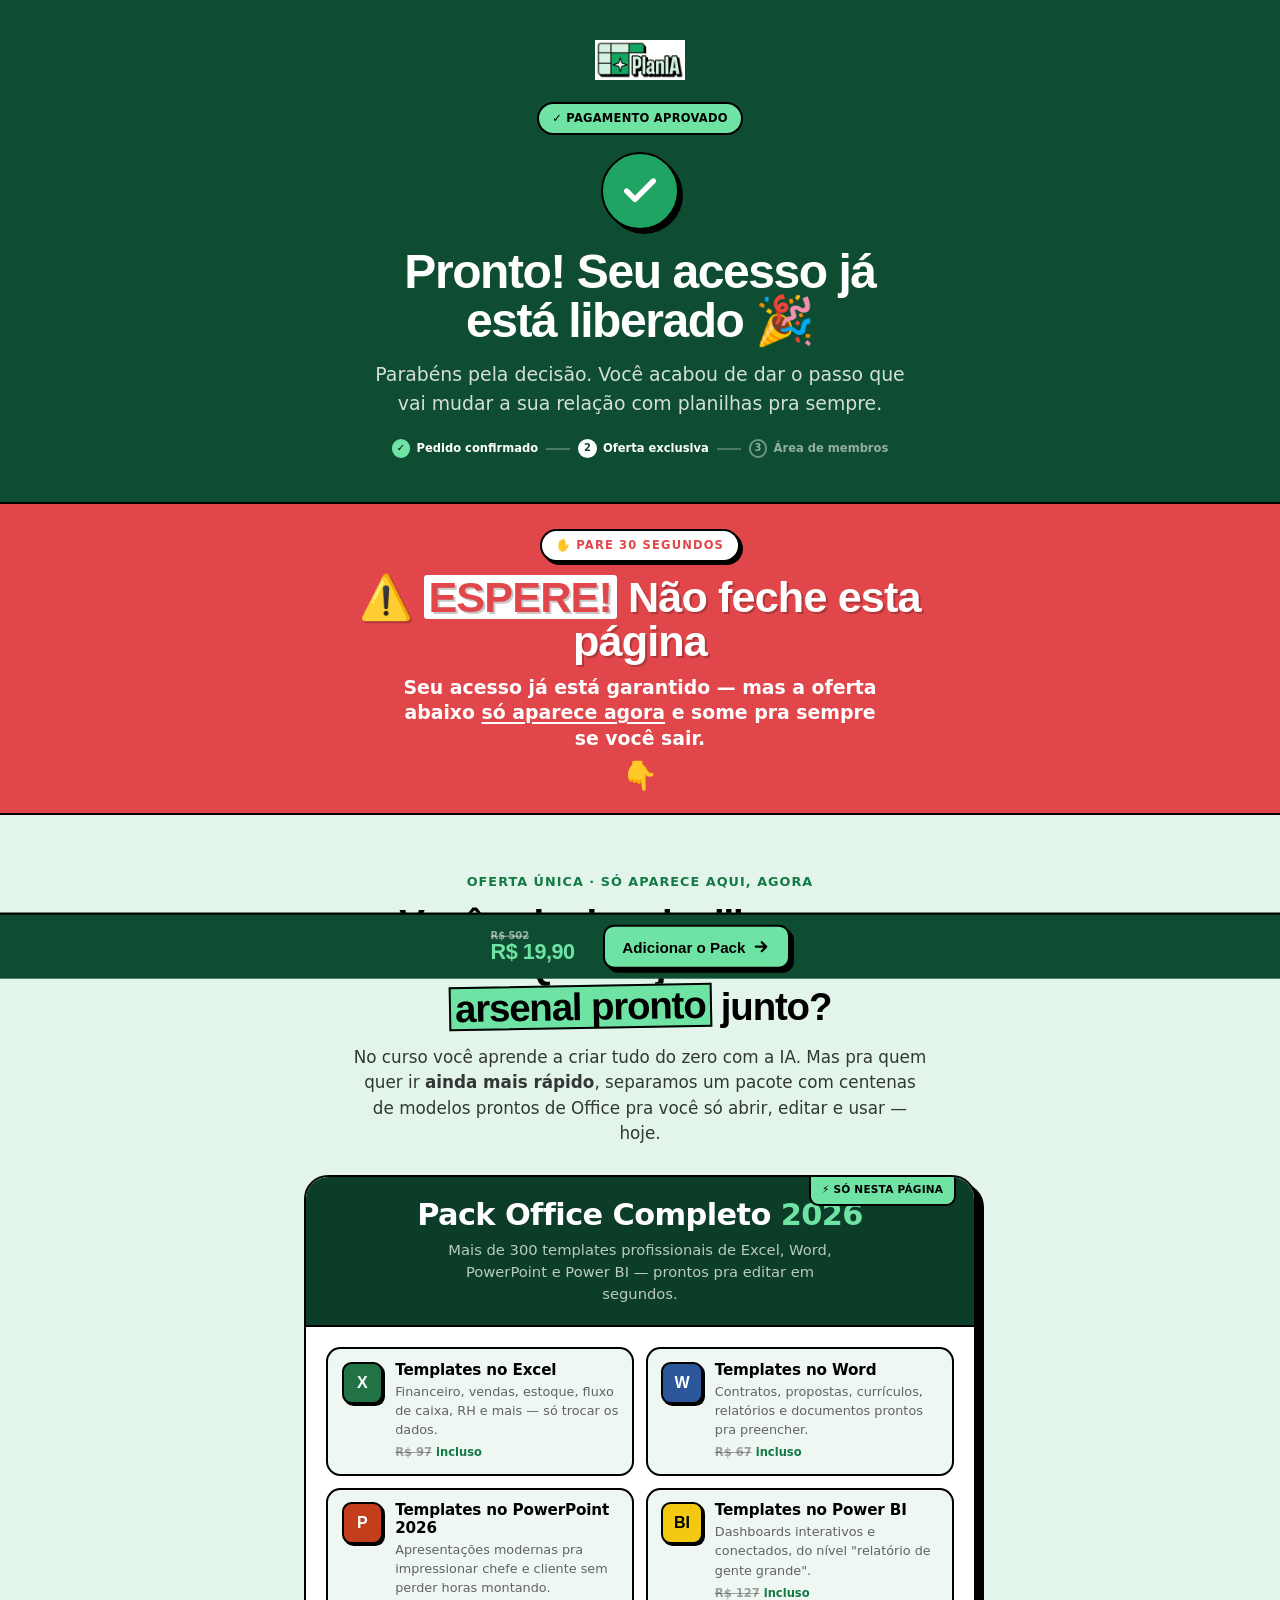
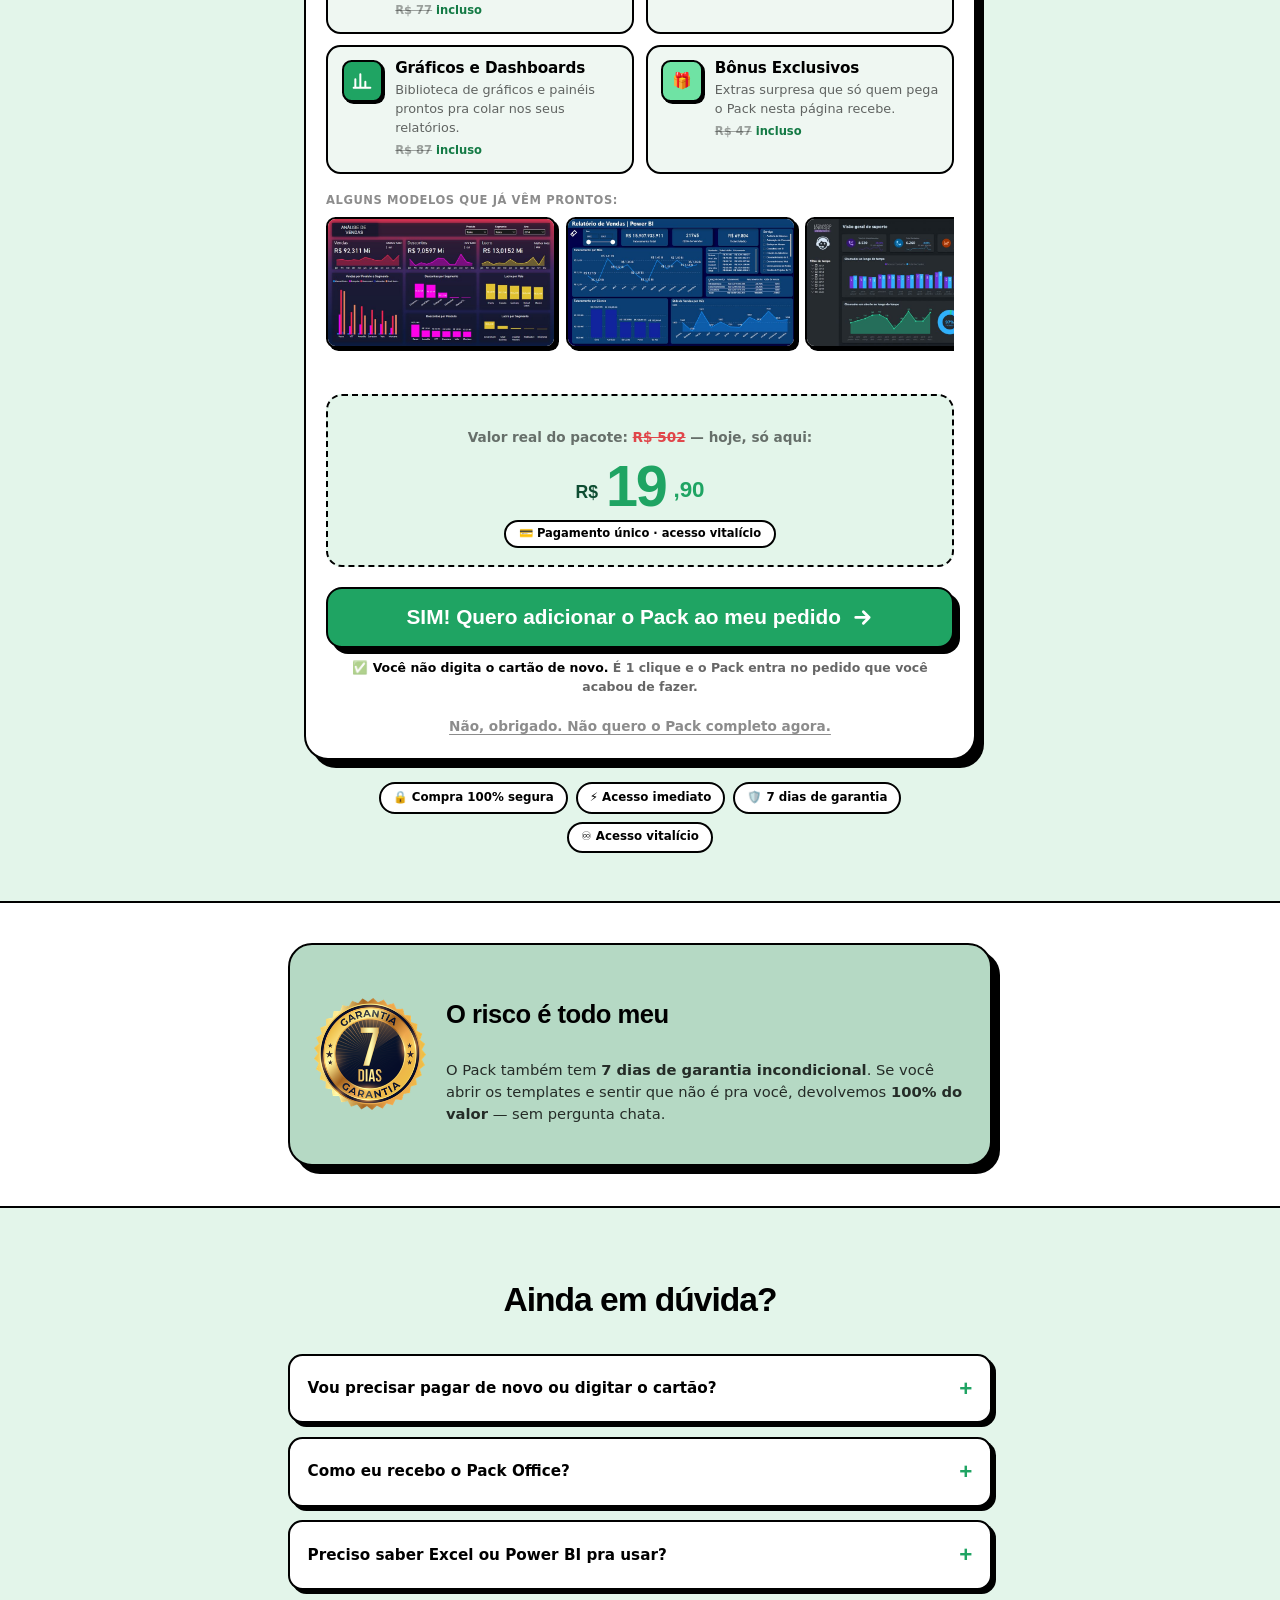
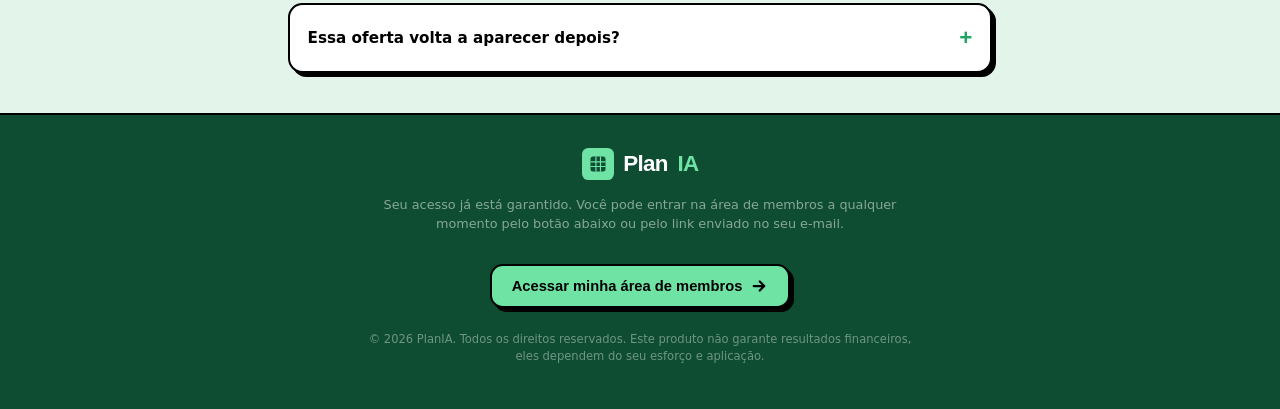
==== obrigado.html @ 1d9f4fd6 "Remove aviso de e-mail e destaca a faixa "ESPERE" para reter o lead - Tira a mensagem "Enviamos seu " ====
<!DOCTYPE html>
<html lang="pt-BR">
<head>
  <meta charset="UTF-8" />
  <meta name="viewport" content="width=device-width, initial-scale=1.0" />
  <title>Compra aprovada! Seu acesso ao PlanIA está liberado 🎉</title>
  <meta name="description" content="Seu acesso ao PlanIA foi liberado. Antes de começar, libere o Pack Office Completo 2026 com templates de Excel, Word, PowerPoint e Power BI." />
  <!-- Página de pós-venda / oferta única: não deve ser indexada -->
  <meta name="robots" content="noindex, nofollow" />

  <!-- Meta Pixel Code -->
  <script>
    !function(f,b,e,v,n,t,s)
    {if(f.fbq)return;n=f.fbq=function(){n.callMethod?
    n.callMethod.apply(n,arguments):n.queue.push(arguments)};
    if(!f._fbq)f._fbq=n;n.push=n;n.loaded=!0;n.version='2.0';
    n.queue=[];t=b.createElement(e);t.async=!0;
    t.src=v;s=b.getElementsByTagName(e)[0];
    s.parentNode.insertBefore(t,s)}(window, document,'script',
    'https://connect.facebook.net/en_US/fbevents.js');
    fbq('init', '1410082330928461');
    fbq('track', 'PageView');
    // Conversão do produto principal (front-end): a compra que acabou de acontecer.
    // >>> AJUSTE o valor conforme o plano comprado (9.90 = Essencial, 19.90 = Completo).
    fbq('track', 'Purchase', { value: 19.90, currency: 'BRL' });
  </script>
  <noscript><img height="1" width="1" style="display:none"
    src="https://www.facebook.com/tr?id=1410082330928461&ev=PageView&noscript=1" /></noscript>
  <!-- End Meta Pixel Code -->

  <!-- Utmify UTM tracking (carrega os UTMs do anúncio) -->
  <script
    src="https://cdn.utmify.com.br/scripts/utms/latest.js"
    data-utmify-prevent-xcod-sck
    data-utmify-prevent-subids
    data-utmify-ignore-iframe
    data-utmify-is-cartpanda
    async
    defer
  ></script>

  <link rel="stylesheet" href="fonts.css" />

  <style>
    :root{
      color-scheme: light;
      --green:#1FA463; --deep:#0E4D32; --lime:#6FE3A4; --mint:#E3F5EA;
      --sage:#B5D9C4; --soft:#EFF7F2; --card:#0B3D29; --success:#147A45;
      --star:#FFBC2E; --danger:#E0464A; --ink:#000;
    }
    *,*::before,*::after{ box-sizing:border-box; }
    html{ scroll-behavior:smooth; -webkit-text-size-adjust:100%; }
    body{
      margin:0; background:#fff; color:#000;
      font-family:"Inter", system-ui, sans-serif; font-weight:500;
      -webkit-font-smoothing:antialiased; -moz-osx-font-smoothing:grayscale;
      line-height:1.5;
    }
    h1,h2,h3,h4,.font-heading{ font-family:"Poppins", sans-serif; }
    img{ max-width:100%; height:auto; display:block; }
    a{ color:inherit; text-decoration:none; }

    .wrap{ width:100%; max-width:56rem; margin:0 auto; padding:0 1rem; }
    .wrap-sm{ max-width:46rem; }

    /* fundo de grade de planilha */
    .grid-pattern{
      background-image:
        linear-gradient(to right, rgba(14,77,50,0.09) 1px, transparent 1px),
        linear-gradient(to bottom, rgba(14,77,50,0.09) 1px, transparent 1px);
      background-size:34px 34px;
    }
    .grid-pattern-dark{
      background-image:
        linear-gradient(to right, rgba(255,255,255,0.06) 1px, transparent 1px),
        linear-gradient(to bottom, rgba(255,255,255,0.06) 1px, transparent 1px);
      background-size:34px 34px;
    }

    /* tokens neo-brutalistas */
    .b2{ border:2px solid #000; }
    .sh{ box-shadow:8px 8px 0 0 #000; }
    .sh-sm{ box-shadow:4px 4px 0 0 #000; }
    .sh-lg{ box-shadow:12px 12px 0 0 #000; }
    .rounded{ border-radius:1rem; }
    .rounded-lg{ border-radius:1.25rem; }
    .rounded-xl{ border-radius:1.5rem; }
    .pill{ border-radius:9999px; }

    .btn-press{ transition:transform .2s cubic-bezier(.175,.885,.32,1.275), box-shadow .2s; }
    .btn-press:hover{ transform:translate(4px,4px); }
    .btn-press.sh:hover, .btn-press.sh-sm:hover{ box-shadow:0 0 0 0 #000; }

    @keyframes cta-pulse{ 0%,100%{transform:scale(1)} 50%{transform:scale(1.03)} }
    .cta-pulse{ animation:cta-pulse 2.2s ease-in-out infinite; }
    .cta-pulse:hover{ animation:none; }

    .rot-3{ transform:rotate(3deg); }
    .rot-n1{ transform:rotate(-1deg); }

    /* ====== HERO confirmação ====== */
    .hero{ position:relative; background:var(--deep); color:#fff; border-bottom:2px solid #000; overflow:hidden; }
    .hero .wrap{ position:relative; padding-top:2.5rem; padding-bottom:2.75rem; text-align:center; }
    .logo{ height:2.5rem; width:auto; margin:0 auto; }

    .badge{
      display:inline-flex; align-items:center; gap:.45rem;
      background:var(--lime); color:#000; font-weight:800; font-size:.72rem; letter-spacing:.02em;
      padding:.35rem .8rem; border:2px solid #000; border-radius:9999px;
    }
    .check-ring{
      width:78px; height:78px; margin:1.1rem auto 0; display:grid; place-items:center;
      background:var(--green); border:2px solid #000; border-radius:9999px; box-shadow:4px 4px 0 0 #000;
    }
    .h1{ font-weight:800; letter-spacing:-.03em; line-height:1.02; font-size:clamp(1.9rem,6vw,3rem); margin:1.1rem 0 0; }
    .lede{ max-width:34rem; margin:.9rem auto 0; font-size:clamp(1rem,2.6vw,1.18rem); color:rgba(255,255,255,.82); font-weight:500; }

    /* etapas */
    .steps{ display:flex; align-items:center; justify-content:center; gap:.5rem; margin-top:1.4rem; flex-wrap:wrap; }
    .step{ display:inline-flex; align-items:center; gap:.4rem; font-size:.72rem; font-weight:800; color:rgba(255,255,255,.55); }
    .step .dot{ width:1.15rem; height:1.15rem; border-radius:9999px; display:grid; place-items:center; border:2px solid rgba(255,255,255,.4); font-size:.62rem; }
    .step.done .dot{ background:var(--lime); border-color:var(--lime); color:#000; }
    .step.done{ color:#fff; }
    .step.now .dot{ background:#fff; border-color:#fff; color:var(--deep); }
    .step.now{ color:#fff; }
    .step-line{ width:1.5rem; height:2px; background:rgba(255,255,255,.25); }

    /* ====== faixa ESPERE (destaque máximo) ====== */
    .wait-band{ background:var(--danger); color:#fff; border-bottom:2px solid #000; text-align:center; box-shadow:0 6px 0 0 rgba(0,0,0,.18); }
    .wait-band .inner{ padding:1.6rem 1rem 1.5rem; max-width:46rem; margin:0 auto; }
    .wait-band .badge-stop{ display:inline-flex; align-items:center; gap:.4rem; background:#fff; color:var(--danger); font-weight:800; font-size:.72rem; letter-spacing:.1em; text-transform:uppercase; padding:.35rem .85rem; border:2px solid #000; border-radius:9999px; box-shadow:3px 3px 0 0 #000; animation:flash 1.3s ease-in-out infinite; }
    .wait-band h2{ font-weight:800; letter-spacing:-.02em; line-height:1.02; font-size:clamp(1.7rem,6.5vw,2.7rem); margin:.85rem 0 0; text-shadow:2px 2px 0 rgba(0,0,0,.22); }
    .wait-band h2 .blink{ background:#fff; color:var(--danger); padding:0 .3rem; border-radius:.2rem; display:inline-block; }
    .wait-band p{ margin:.7rem auto 0; max-width:31rem; font-size:clamp(.98rem,2.7vw,1.18rem); font-weight:600; color:#fff; line-height:1.35; }
    .wait-band p strong{ font-weight:800; text-decoration:underline; text-underline-offset:3px; text-decoration-thickness:2px; }
    .wait-band .arrow-down{ margin-top:.7rem; font-size:1.7rem; line-height:1; animation:bounce 1.1s ease-in-out infinite; }
    @keyframes flash{ 0%,100%{opacity:1} 50%{opacity:.45} }
    @keyframes bounce{ 0%,100%{transform:translateY(0)} 50%{transform:translateY(7px)} }

    /* ====== seção oferta ====== */
    .oto{ position:relative; background:var(--mint); border-bottom:2px solid #000; }
    .oto .wrap{ position:relative; padding:2.75rem 1rem 3rem; }
    .kicker{ text-align:center; font-weight:800; color:var(--success); font-size:.8rem; letter-spacing:.08em; text-transform:uppercase; }
    .h2{ text-align:center; font-weight:800; letter-spacing:-.03em; line-height:1.05; font-size:clamp(1.6rem,5vw,2.4rem); margin:.6rem auto 0; max-width:32rem; }
    .h2 em{ font-style:normal; background:var(--lime); border:2px solid #000; padding:0 .25rem; display:inline-block; transform:rotate(-1deg); }
    .sub{ text-align:center; max-width:36rem; margin:1rem auto 0; font-size:1.05rem; color:rgba(0,0,0,.78); font-weight:500; }

    /* card produto */
    .pack{ margin:1.8rem auto 0; max-width:42rem; background:#fff; border:2px solid #000; border-radius:1.5rem; box-shadow:8px 8px 0 0 #000; overflow:hidden; }
    .pack-top{ position:relative; background:var(--card); color:#fff; padding:1.4rem 1.25rem 1.25rem; border-bottom:2px solid #000; text-align:center; }
    .pack-tag{ position:absolute; top:-2px; right:1.1rem; background:var(--lime); color:#000; font-weight:800; font-size:.66rem; letter-spacing:.02em; padding:.35rem .7rem; border:2px solid #000; border-radius:0 0 .6rem .6rem; }
    .pack-name{ font-weight:800; letter-spacing:-.02em; font-size:clamp(1.4rem,4.6vw,1.9rem); line-height:1.05; }
    .pack-name .yr{ color:var(--lime); }
    .pack-desc{ margin:.5rem auto 0; max-width:26rem; font-size:.92rem; color:rgba(255,255,255,.72); font-weight:500; }

    .pack-body{ padding:1.25rem; }
    .items{ display:grid; grid-template-columns:1fr; gap:.7rem; }
    @media(min-width:560px){ .items{ grid-template-columns:1fr 1fr; } }
    .item{ display:flex; gap:.75rem; align-items:flex-start; background:var(--soft); border:2px solid #000; border-radius:.9rem; padding:.8rem .85rem; }
    .ic{ flex:0 0 auto; width:2.6rem; height:2.6rem; border:2px solid #000; border-radius:.6rem; display:grid; place-items:center; font-family:"Poppins",sans-serif; font-weight:800; color:#fff; font-size:1rem; box-shadow:2px 2px 0 0 #000; }
    .ic-xls{ background:#217346; } .ic-doc{ background:#2B579A; } .ic-ppt{ background:#C43E1C; }
    .ic-pbi{ background:#F2C811; color:#000; } .ic-cht{ background:var(--green); } .ic-gift{ background:var(--lime); color:#000; }
    .item-h{ font-weight:800; font-size:.95rem; letter-spacing:-.01em; line-height:1.15; }
    .item-p{ font-size:.8rem; color:rgba(0,0,0,.6); font-weight:500; margin-top:.15rem; }
    .item-val{ margin-top:.3rem; font-size:.72rem; font-weight:800; color:var(--success); }
    .item-val s{ color:rgba(0,0,0,.35); font-weight:700; }

    /* prova visual */
    .proof{ margin-top:1.1rem; }
    .proof-label{ font-size:.72rem; font-weight:800; color:rgba(0,0,0,.45); text-transform:uppercase; letter-spacing:.05em; margin-bottom:.5rem; }
    .proof-row{ display:flex; gap:.6rem; overflow-x:auto; padding-bottom:.35rem; scrollbar-width:none; -webkit-overflow-scrolling:touch; }
    .proof-row::-webkit-scrollbar{ display:none; }
    .proof-row img{ flex:0 0 auto; width:230px; border:2px solid #000; border-radius:.6rem; box-shadow:3px 3px 0 0 #000; background:var(--soft); }

    /* stack de valor + preço */
    .pricebox{ margin:1.25rem; background:var(--mint); border:2px dashed #000; border-radius:1rem; padding:1.1rem; text-align:center; }
    .stack-sum{ font-size:.85rem; font-weight:700; color:rgba(0,0,0,.55); }
    .stack-sum s{ color:var(--danger); }
    .price-now{ display:flex; align-items:flex-end; justify-content:center; gap:.5rem; margin-top:.25rem; }
    .price-now .cur{ font-family:"Poppins",sans-serif; font-weight:800; font-size:1.1rem; color:var(--deep); margin-bottom:.45rem; }
    .price-now .val{ font-family:"Poppins",sans-serif; font-weight:800; font-size:clamp(2.8rem,11vw,3.6rem); line-height:.9; letter-spacing:-.04em; color:var(--green); }
    .price-cents{ font-family:"Poppins",sans-serif; font-weight:800; font-size:1.4rem; color:var(--green); margin-bottom:.4rem; }
    .once{ display:inline-block; margin-top:.45rem; background:#fff; border:2px solid #000; border-radius:9999px; padding:.2rem .8rem; font-size:.72rem; font-weight:800; }

    .cta-accept{
      display:flex; align-items:center; justify-content:center; gap:.6rem; width:calc(100% - 2.5rem);
      margin:0 1.25rem; background:var(--green); color:#fff; border:2px solid #000; border-radius:1rem;
      box-shadow:6px 6px 0 0 #000; cursor:pointer; text-align:center;
      font-family:"Poppins",sans-serif; font-weight:800; font-size:clamp(1.05rem,3.4vw,1.3rem);
      padding:1.05rem 1rem; line-height:1.1;
    }
    .cta-note{ margin:.7rem 1.25rem 0; text-align:center; font-size:.78rem; font-weight:700; color:rgba(0,0,0,.6); }
    .cta-note strong{ color:#000; }

    .decline{ display:block; margin:1.1rem auto 1.25rem; text-align:center; }
    .decline button{ background:none; border:none; cursor:pointer; font-family:inherit; font-size:.85rem; font-weight:700; color:rgba(0,0,0,.45); text-decoration:underline; text-underline-offset:3px; }
    .decline button:hover{ color:rgba(0,0,0,.75); }

    /* selos de confiança */
    .trust{ display:flex; flex-wrap:wrap; align-items:center; justify-content:center; gap:.5rem; margin:1.4rem auto 0; max-width:42rem; }
    .trust span{ display:inline-flex; align-items:center; gap:.35rem; background:#fff; border:2px solid #000; border-radius:9999px; padding:.3rem .75rem; font-size:.74rem; font-weight:800; }

    /* garantia */
    .guarantee{ background:#fff; border-bottom:2px solid #000; }
    .guarantee .wrap{ padding:2.5rem 1rem; }
    .g-card{ display:flex; align-items:center; gap:1.25rem; background:var(--sage); border:2px solid #000; border-radius:1.5rem; box-shadow:8px 8px 0 0 #000; padding:1.5rem; }
    .g-card img{ width:clamp(72px,18vw,112px); flex-shrink:0; }
    .g-card h3{ font-weight:800; letter-spacing:-.02em; font-size:clamp(1.2rem,4vw,1.6rem); }
    .g-card p{ margin-top:.5rem; font-size:.92rem; color:rgba(0,0,0,.8); font-weight:500; }

    /* faq */
    .faq{ background:var(--mint); }
    .faq .wrap{ padding:2.5rem 1rem; }
    .faq h2{ text-align:center; font-weight:800; letter-spacing:-.03em; font-size:clamp(1.5rem,5vw,2.1rem); }
    details.q{ background:#fff; border:2px solid #000; border-radius:.9rem; box-shadow:4px 4px 0 0 #000; margin-top:.85rem; overflow:hidden; }
    details.q summary{ list-style:none; cursor:pointer; padding:1rem 1.1rem; font-weight:800; display:flex; align-items:center; justify-content:space-between; gap:1rem; font-size:.95rem; }
    details.q summary::-webkit-details-marker{ display:none; }
    details.q .plus{ flex:0 0 auto; font-family:"Poppins",sans-serif; font-size:1.4rem; color:var(--green); transition:transform .2s ease; }
    details.q[open] .plus{ transform:rotate(45deg); }
    details.q p{ padding:0 1.1rem 1.1rem; font-size:.9rem; color:rgba(0,0,0,.7); font-weight:500; }

    /* footer */
    footer{ background:var(--deep); color:#fff; border-top:2px solid #000; }
    footer .wrap{ padding:2rem 1rem; text-align:center; }
    .f-logo{ display:inline-flex; align-items:center; gap:.6rem; font-family:"Poppins",sans-serif; font-weight:800; font-size:1.4rem; letter-spacing:-.03em; }
    .f-logo .ia{ color:var(--lime); }
    .f-logo .mk{ width:2rem; height:2rem; display:grid; place-items:center; background:var(--lime); border-radius:.4rem; }
    footer p{ margin-top:.9rem; font-size:.8rem; color:rgba(255,255,255,.5); max-width:34rem; margin-left:auto; margin-right:auto; }
    .f-access{ display:inline-flex; align-items:center; gap:.5rem; margin-top:1.1rem; background:var(--lime); color:#000; border:2px solid #000; border-radius:.8rem; box-shadow:4px 4px 0 0 #000; padding:.7rem 1.2rem; font-family:"Poppins",sans-serif; font-weight:800; font-size:.92rem; cursor:pointer; }

    /* barra fixa de aceite (mobile) */
    .sticky{ position:fixed; left:0; right:0; bottom:0; z-index:900; display:flex; align-items:center; justify-content:space-between; gap:.75rem; padding:.6rem .85rem; padding-bottom:calc(.6rem + env(safe-area-inset-bottom)); background:var(--deep); border-top:2px solid #000; transform:translateY(120%); transition:transform .3s cubic-bezier(.2,.8,.2,1); }
    .sticky.show{ transform:translateY(0); }
    .sticky .sp{ display:flex; flex-direction:column; line-height:1.05; flex-shrink:0; color:#fff; }
    .sticky .sp small{ font-size:.62rem; font-weight:700; color:rgba(255,255,255,.55); text-decoration:line-through; }
    .sticky .sp b{ font-family:"Poppins",sans-serif; font-weight:800; font-size:1.35rem; color:var(--lime); letter-spacing:-.02em; }
    .sticky button{ flex-shrink:0; display:inline-flex; align-items:center; gap:.4rem; background:var(--lime); color:#000; font-family:"Poppins",sans-serif; font-weight:800; font-size:.95rem; border:2px solid #000; border-radius:.7rem; padding:.7rem 1.1rem; box-shadow:4px 4px 0 0 #000; cursor:pointer; }
    @media(min-width:640px){ .sticky{ justify-content:center; gap:1.75rem; } }

    .arrow{ width:1.1em; height:1.1em; }
    @media (prefers-reduced-motion: reduce){ html{ scroll-behavior:auto; } .btn-press,.cta-pulse,.sticky,.wait-band .badge-stop,.wait-band .arrow-down{ transition:none; animation:none; } }
  </style>
</head>

<body>

  <!-- ============ HERO: CONFIRMAÇÃO ============ -->
  <header class="hero grid-pattern-dark">
    <div class="wrap">
      <img src="imagens/logo-plania.png" alt="PlanIA — planilhas com IA" class="logo" />

      <div style="margin-top:1.4rem">
        <span class="badge">✓ PAGAMENTO APROVADO</span>
      </div>

      <div class="check-ring">
        <svg viewBox="0 0 24 24" width="40" height="40" fill="none" stroke="#fff" stroke-width="3.2" stroke-linecap="round" stroke-linejoin="round"><path d="M4 12l5 5L20 6"/></svg>
      </div>

      <h1 class="h1">Pronto! Seu acesso já<br>está liberado 🎉</h1>
      <p class="lede">Parabéns pela decisão. Você acabou de dar o passo que vai mudar a sua relação com planilhas pra sempre.</p>

      <div class="steps">
        <span class="step done"><span class="dot">✓</span> Pedido confirmado</span>
        <span class="step-line"></span>
        <span class="step now"><span class="dot">2</span> Oferta exclusiva</span>
        <span class="step-line"></span>
        <span class="step"><span class="dot">3</span> Área de membros</span>
      </div>
    </div>
  </header>

  <!-- ============ FAIXA: ESPERE ============ -->
  <div class="wait-band">
    <div class="inner">
      <span class="badge-stop">✋ Pare 30 segundos</span>
      <h2>⚠️ <span class="blink">ESPERE!</span> Não feche esta página</h2>
      <p>Seu acesso já está garantido — mas a oferta abaixo <strong>só aparece agora</strong> e some pra sempre se você sair.</p>
      <div class="arrow-down">👇</div>
    </div>
  </div>

  <!-- ============ OTO: PACK OFFICE COMPLETO ============ -->
  <section class="oto">
    <div class="wrap">
      <p class="kicker">Oferta única · só aparece aqui, agora</p>
      <h2 class="h2">Você vai criar planilhas com IA. Que tal já levar o <em>arsenal pronto</em> junto?</h2>
      <p class="sub">No curso você aprende a criar tudo do zero com a IA. Mas pra quem quer ir <strong>ainda mais rápido</strong>, separamos um pacote com centenas de modelos prontos de Office pra você só abrir, editar e usar — hoje.</p>

      <!-- CARD DO PRODUTO -->
      <div class="pack">
        <div class="pack-top">
          <span class="pack-tag">⚡ SÓ NESTA PÁGINA</span>
          <div class="pack-name">Pack Office Completo <span class="yr">2026</span></div>
          <p class="pack-desc">Mais de 300 templates profissionais de Excel, Word, PowerPoint e Power BI — prontos pra editar em segundos.</p>
        </div>

        <div class="pack-body">
          <div class="items">
            <div class="item">
              <div class="ic ic-xls">X</div>
              <div>
                <div class="item-h">Templates no Excel</div>
                <div class="item-p">Financeiro, vendas, estoque, fluxo de caixa, RH e mais — só trocar os dados.</div>
                <div class="item-val"><s>R$ 97</s> incluso</div>
              </div>
            </div>

            <div class="item">
              <div class="ic ic-doc">W</div>
              <div>
                <div class="item-h">Templates no Word</div>
                <div class="item-p">Contratos, propostas, currículos, relatórios e documentos prontos pra preencher.</div>
                <div class="item-val"><s>R$ 67</s> incluso</div>
              </div>
            </div>

            <div class="item">
              <div class="ic ic-ppt">P</div>
              <div>
                <div class="item-h">Templates no PowerPoint 2026</div>
                <div class="item-p">Apresentações modernas pra impressionar chefe e cliente sem perder horas montando.</div>
                <div class="item-val"><s>R$ 77</s> incluso</div>
              </div>
            </div>

            <div class="item">
              <div class="ic ic-pbi">BI</div>
              <div>
                <div class="item-h">Templates no Power BI</div>
                <div class="item-p">Dashboards interativos e conectados, do nível "relatório de gente grande".</div>
                <div class="item-val"><s>R$ 127</s> incluso</div>
              </div>
            </div>

            <div class="item">
              <div class="ic ic-cht">
                <svg viewBox="0 0 24 24" width="20" height="20" fill="none" stroke="#fff" stroke-width="2.4" stroke-linecap="round" stroke-linejoin="round"><path d="M4 20V10M10 20V4M16 20v-7M22 20H2"/></svg>
              </div>
              <div>
                <div class="item-h">Gráficos e Dashboards</div>
                <div class="item-p">Biblioteca de gráficos e painéis prontos pra colar nos seus relatórios.</div>
                <div class="item-val"><s>R$ 87</s> incluso</div>
              </div>
            </div>

            <div class="item">
              <div class="ic ic-gift">🎁</div>
              <div>
                <div class="item-h">Bônus Exclusivos</div>
                <div class="item-p">Extras surpresa que só quem pega o Pack nesta página recebe.</div>
                <div class="item-val"><s>R$ 47</s> incluso</div>
              </div>
            </div>
          </div>

          <!-- PROVA VISUAL -->
          <div class="proof">
            <p class="proof-label">Alguns modelos que já vêm prontos:</p>
            <div class="proof-row">
              <img src="planilhas%20exemplos/dashvendas.jpg" alt="Dashboard de vendas pronto" loading="lazy" />
              <img src="planilhas%20exemplos/1_vMTpFA_OLXgFI3Gih77sxg.jpg" alt="Relatório em Power BI pronto" loading="lazy" />
              <img src="planilhas%20exemplos/2020-03-24-16_52_41-Dashboard-SAC-Dark-Power-BI-Desktop-1024x575.jpg" alt="Dashboard de atendimento pronto" loading="lazy" />
              <img src="planilhas%20exemplos/DASHBOARD-1-1024x575.jpg" alt="Dashboard de indicadores pronto" loading="lazy" />
              <img src="planilhas%20exemplos/260120221643174101cursodepowerbiparaempresas.jpg" alt="Painel gerencial pronto" loading="lazy" />
            </div>
          </div>
        </div>

        <!-- PREÇO -->
        <div class="pricebox">
          <p class="stack-sum">Valor real do pacote: <s>R$ 502</s> — hoje, só aqui:</p>
          <div class="price-now">
            <span class="cur">R$</span>
            <span class="val">19</span>
            <span class="price-cents">,90</span>
          </div>
          <span class="once">💳 Pagamento único · acesso vitalício</span>
        </div>

        <button class="cta-accept cta-pulse btn-press" type="button" onclick="aceitarUpsell()">
          SIM! Quero adicionar o Pack ao meu pedido
          <svg viewBox="0 0 24 24" class="arrow" fill="none" stroke="currentColor" stroke-width="3" stroke-linecap="round" stroke-linejoin="round"><path d="M5 12h14M13 6l6 6-6 6"/></svg>
        </button>
        <p class="cta-note">✅ <strong>Você não digita o cartão de novo.</strong> É 1 clique e o Pack entra no pedido que você acabou de fazer.</p>

        <div class="decline">
          <button type="button" onclick="recusarUpsell()">Não, obrigado. Não quero o Pack completo agora.</button>
        </div>
      </div>

      <div class="trust">
        <span>🔒 Compra 100% segura</span>
        <span>⚡ Acesso imediato</span>
        <span>🛡️ 7 dias de garantia</span>
        <span>♾️ Acesso vitalício</span>
      </div>
    </div>
  </section>

  <!-- ============ GARANTIA ============ -->
  <section class="guarantee grid-pattern">
    <div class="wrap wrap-sm">
      <div class="g-card">
        <img src="imagens/selo-garantia-7-dias.png" alt="Selo de garantia de 7 dias" />
        <div>
          <h3>O risco é todo meu</h3>
          <p>O Pack também tem <strong>7 dias de garantia incondicional</strong>. Se você abrir os templates e sentir que não é pra você, devolvemos <strong>100% do valor</strong> — sem pergunta chata.</p>
        </div>
      </div>
    </div>
  </section>

  <!-- ============ FAQ CURTO ============ -->
  <section class="faq">
    <div class="wrap wrap-sm">
      <h2>Ainda em dúvida?</h2>

      <details class="q">
        <summary>Vou precisar pagar de novo ou digitar o cartão? <span class="plus">+</span></summary>
        <p>Não. Como você já comprou agora há pouco, o Pack é adicionado com 1 clique usando o mesmo pagamento. É só confirmar.</p>
      </details>

      <details class="q">
        <summary>Como eu recebo o Pack Office? <span class="plus">+</span></summary>
        <p>Na hora. Assim que confirmar, os templates aparecem na sua área de membros junto com o curso, prontos pra baixar e usar.</p>
      </details>

      <details class="q">
        <summary>Preciso saber Excel ou Power BI pra usar? <span class="plus">+</span></summary>
        <p>Não. Os modelos já vêm prontos: você só abre, troca os dados pelos seus e está feito. E com o que aprende no curso, ainda edita o que quiser com a IA.</p>
      </details>

      <details class="q">
        <summary>Essa oferta volta a aparecer depois? <span class="plus">+</span></summary>
        <p>Não. Esse preço do Pack só existe aqui, nesta página, agora. Se você sair sem pegar, ele volta ao valor cheio.</p>
      </details>
    </div>
  </section>

  <!-- ============ FOOTER ============ -->
  <footer>
    <div class="wrap">
      <div class="f-logo">
        <span class="mk">
          <svg viewBox="0 0 24 24" width="20" height="20"><rect x="3" y="3" width="18" height="18" rx="3" fill="#0E4D32"/><path d="M3 9.5h18M3 15h18M9.5 3v18M15 3v18" stroke="#6FE3A4" stroke-width="1.4"/></svg>
        </span>
        Plan<span class="ia">IA</span>
      </div>
      <p>Seu acesso já está garantido. Você pode entrar na área de membros a qualquer momento pelo botão abaixo ou pelo link enviado no seu e-mail.</p>
      <button class="f-access" type="button" onclick="irAreaMembros()">
        Acessar minha área de membros
        <svg viewBox="0 0 24 24" width="18" height="18" fill="none" stroke="currentColor" stroke-width="3" stroke-linecap="round" stroke-linejoin="round"><path d="M5 12h14M13 6l6 6-6 6"/></svg>
      </button>
      <p style="margin-top:1.4rem;font-size:.72rem;color:rgba(255,255,255,.4)">© 2026 PlanIA. Todos os direitos reservados. Este produto não garante resultados financeiros, eles dependem do seu esforço e aplicação.</p>
    </div>
  </footer>

  <!-- ===== BARRA FIXA DE ACEITE ===== -->
  <div id="sticky" class="sticky">
    <span class="sp">
      <small>R$ 502</small>
      <b>R$ 19,90</b>
    </span>
    <button type="button" onclick="aceitarUpsell()">
      Adicionar o Pack
      <svg viewBox="0 0 24 24" width="18" height="18" fill="none" stroke="currentColor" stroke-width="3" stroke-linecap="round" stroke-linejoin="round"><path d="M5 12h14M13 6l6 6-6 6"/></svg>
    </button>
  </div>

  <script>
    /* =========================================================
       >>> CONFIGURAÇÃO — TROQUE OS 2 LINKS ABAIXO <<<
       --------------------------------------------------------- */
    // 1) Link de pagamento (1 clique) do Pack — botão "SIM, quero adicionar":
    var CHECKOUT_UPSELL  = 'https://pay.wiapy.com/6a42578171f7fb05254731b6';
    // 2) Link do botão "Não, obrigado" (recusa do Pack):
    var URL_RECUSA       = 'https://pay.wiapy.com/ZP3bNaZY1k';
    // 3) Link da sua área de membros — botão do rodapé:
    var URL_AREA_MEMBROS = 'https://areademembros-plania.vercel.app';
    /* ========================================================= */

    // mantém os UTMs do anúncio ao seguir pros links
    function withUtms(url){
      var qs = window.location.search;
      if(!qs || qs.length < 2) return url;
      return url + (url.indexOf('?') === -1 ? '?' : '&') + qs.substring(1);
    }

    function aceitarUpsell(){
      if (window.fbq) fbq('track', 'AddToCart', { value: 19.90, currency: 'BRL' });
      window.location.href = withUtms(CHECKOUT_UPSELL);
    }
    function recusarUpsell(){
      window.location.href = withUtms(URL_RECUSA);
    }
    function irAreaMembros(){
      window.location.href = withUtms(URL_AREA_MEMBROS);
    }

    // barra fixa: aparece depois que o usuário rola além do hero
    (function(){
      var bar = document.getElementById('sticky');
      var hero = document.querySelector('header.hero');
      var footer = document.querySelector('footer');
      if(!bar || !('IntersectionObserver' in window)) return;
      var pastHero = false, inFooter = false;
      function update(){ bar.classList.toggle('show', pastHero && !inFooter); }
      if(hero) new IntersectionObserver(function(e){ pastHero = !e[0].isIntersecting; update(); }, {threshold:0}).observe(hero);
      if(footer) new IntersectionObserver(function(e){ inFooter = e[0].isIntersecting; update(); }, {threshold:0.05}).observe(footer);
    })();

    // BACK REDIRECT: se a pessoa apertar "voltar"/tentar sair, leva pro
    // downsell com desconto (mesmo link do "Não, obrigado").
    (function(){
      try {
        history.pushState(null, '', location.href);
        window.addEventListener('popstate', function(){
          window.location.href = withUtms(URL_RECUSA);
        });
      } catch(e){}
    })();
  </script>
</body>
</html>
---- fonts.css ----
@font-face {
  font-family: 'Inter';
  font-style: normal;
  font-weight: 100 900;
  font-display: swap;
  src: url(fonts/inter-400.woff2) format('woff2');
  unicode-range: U+0000-00FF, U+0131, U+0152-0153, U+02BB-02BC, U+02C6, U+02DA, U+02DC, U+0304, U+0308, U+0329, U+2000-206F, U+20AC, U+2122, U+2191, U+2193, U+2212, U+2215, U+FEFF, U+FFFD;
}
@font-face {
  font-family: 'Poppins';
  font-style: normal;
  font-weight: 500;
  font-display: swap;
  src: url(fonts/poppins-500.woff2) format('woff2');
  unicode-range: U+0000-00FF, U+0131, U+0152-0153, U+02BB-02BC, U+02C6, U+02DA, U+02DC, U+0304, U+0308, U+0329, U+2000-206F, U+20AC, U+2122, U+2191, U+2193, U+2212, U+2215, U+FEFF, U+FFFD;
}
@font-face {
  font-family: 'Poppins';
  font-style: normal;
  font-weight: 600;
  font-display: swap;
  src: url(fonts/poppins-600.woff2) format('woff2');
  unicode-range: U+0000-00FF, U+0131, U+0152-0153, U+02BB-02BC, U+02C6, U+02DA, U+02DC, U+0304, U+0308, U+0329, U+2000-206F, U+20AC, U+2122, U+2191, U+2193, U+2212, U+2215, U+FEFF, U+FFFD;
}
@font-face {
  font-family: 'Poppins';
  font-style: normal;
  font-weight: 700;
  font-display: swap;
  src: url(fonts/poppins-700.woff2) format('woff2');
  unicode-range: U+0000-00FF, U+0131, U+0152-0153, U+02BB-02BC, U+02C6, U+02DA, U+02DC, U+0304, U+0308, U+0329, U+2000-206F, U+20AC, U+2122, U+2191, U+2193, U+2212, U+2215, U+FEFF, U+FFFD;
}
@font-face {
  font-family: 'Poppins';
  font-style: normal;
  font-weight: 800;
  font-display: swap;
  src: url(fonts/poppins-800.woff2) format('woff2');
  unicode-range: U+0000-00FF, U+0131, U+0152-0153, U+02BB-02BC, U+02C6, U+02DA, U+02DC, U+0304, U+0308, U+0329, U+2000-206F, U+20AC, U+2122, U+2191, U+2193, U+2212, U+2215, U+FEFF, U+FFFD;
}
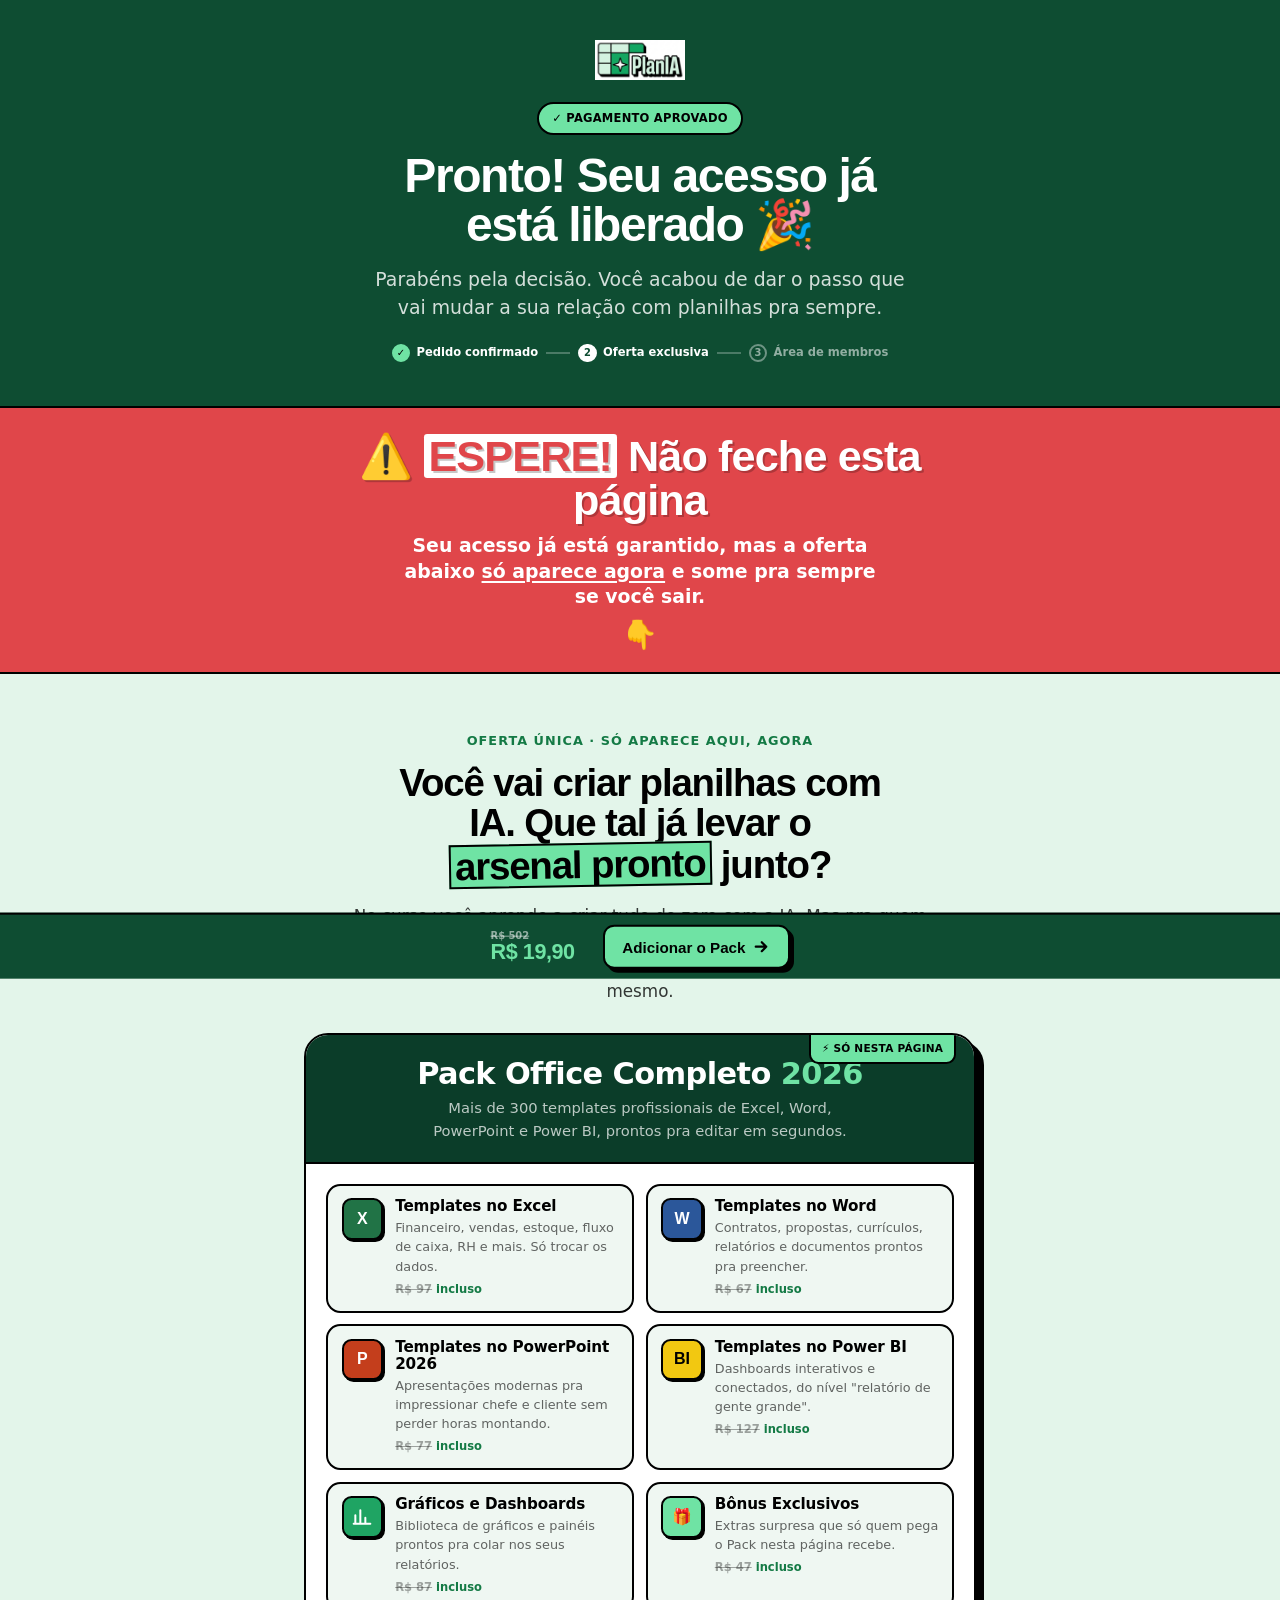
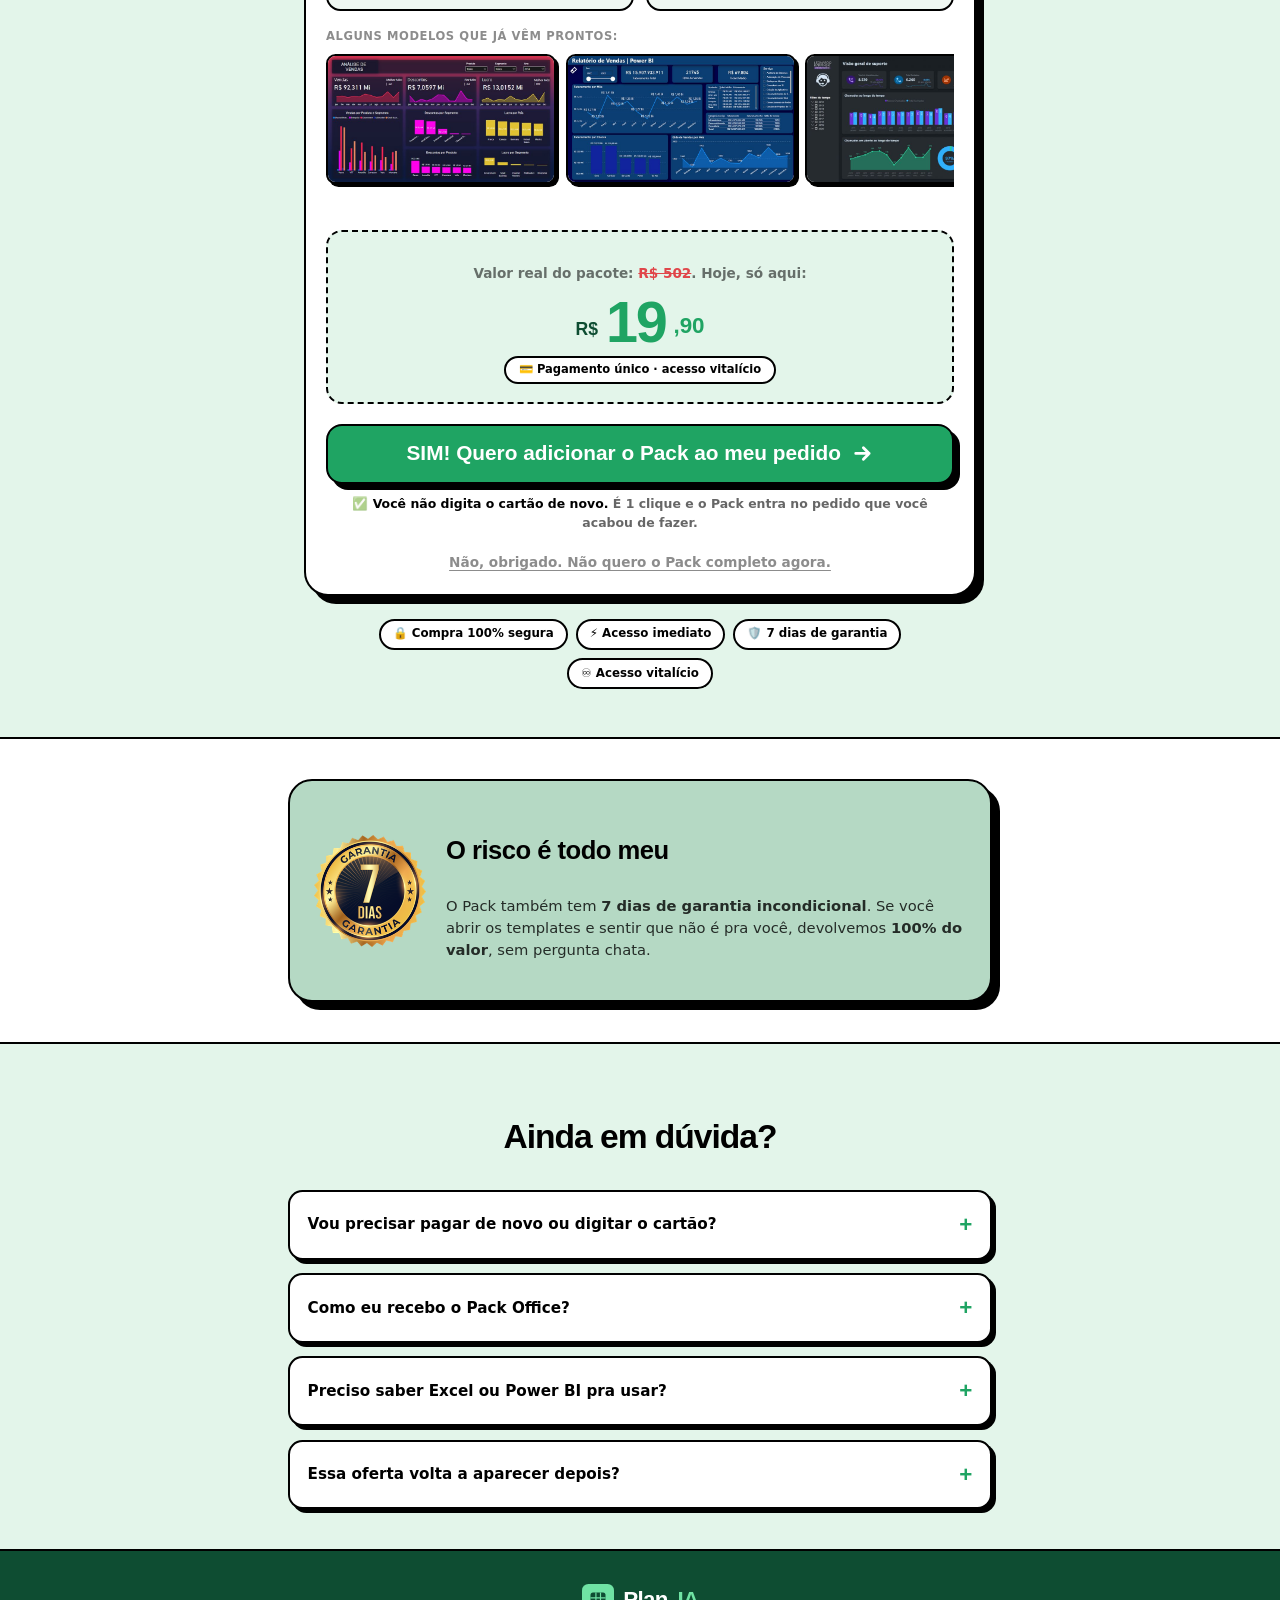
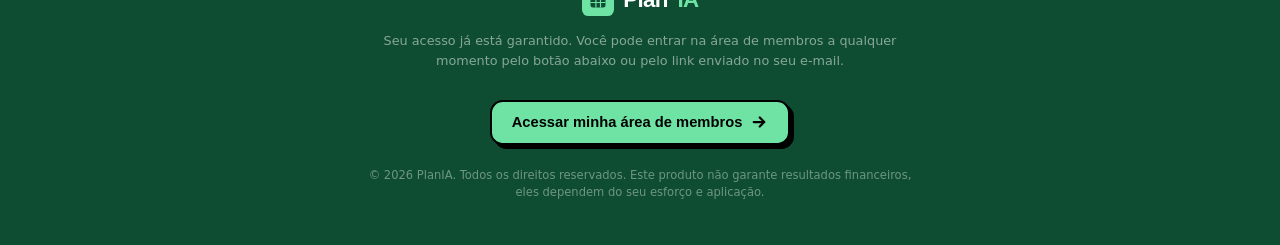
==== commit 25819dda: "Remove ícone de check e badge "Pare 30 segundos"; tira travessões da copy Co-Authored-By: Claude Opu" ====
--- a/obrigado.html
+++ b/obrigado.html
@@ -108,10 +108,6 @@
       background:var(--lime); color:#000; font-weight:800; font-size:.72rem; letter-spacing:.02em;
       padding:.35rem .8rem; border:2px solid #000; border-radius:9999px;
     }
-    .check-ring{
-      width:78px; height:78px; margin:1.1rem auto 0; display:grid; place-items:center;
-      background:var(--green); border:2px solid #000; border-radius:9999px; box-shadow:4px 4px 0 0 #000;
-    }
     .h1{ font-weight:800; letter-spacing:-.03em; line-height:1.02; font-size:clamp(1.9rem,6vw,3rem); margin:1.1rem 0 0; }
     .lede{ max-width:34rem; margin:.9rem auto 0; font-size:clamp(1rem,2.6vw,1.18rem); color:rgba(255,255,255,.82); font-weight:500; }
 
@@ -128,13 +124,11 @@
     /* ====== faixa ESPERE (destaque máximo) ====== */
     .wait-band{ background:var(--danger); color:#fff; border-bottom:2px solid #000; text-align:center; box-shadow:0 6px 0 0 rgba(0,0,0,.18); }
     .wait-band .inner{ padding:1.6rem 1rem 1.5rem; max-width:46rem; margin:0 auto; }
-    .wait-band .badge-stop{ display:inline-flex; align-items:center; gap:.4rem; background:#fff; color:var(--danger); font-weight:800; font-size:.72rem; letter-spacing:.1em; text-transform:uppercase; padding:.35rem .85rem; border:2px solid #000; border-radius:9999px; box-shadow:3px 3px 0 0 #000; animation:flash 1.3s ease-in-out infinite; }
-    .wait-band h2{ font-weight:800; letter-spacing:-.02em; line-height:1.02; font-size:clamp(1.7rem,6.5vw,2.7rem); margin:.85rem 0 0; text-shadow:2px 2px 0 rgba(0,0,0,.22); }
+    .wait-band h2{ font-weight:800; letter-spacing:-.02em; line-height:1.02; font-size:clamp(1.7rem,6.5vw,2.7rem); margin:0; text-shadow:2px 2px 0 rgba(0,0,0,.22); }
     .wait-band h2 .blink{ background:#fff; color:var(--danger); padding:0 .3rem; border-radius:.2rem; display:inline-block; }
     .wait-band p{ margin:.7rem auto 0; max-width:31rem; font-size:clamp(.98rem,2.7vw,1.18rem); font-weight:600; color:#fff; line-height:1.35; }
     .wait-band p strong{ font-weight:800; text-decoration:underline; text-underline-offset:3px; text-decoration-thickness:2px; }
     .wait-band .arrow-down{ margin-top:.7rem; font-size:1.7rem; line-height:1; animation:bounce 1.1s ease-in-out infinite; }
-    @keyframes flash{ 0%,100%{opacity:1} 50%{opacity:.45} }
     @keyframes bounce{ 0%,100%{transform:translateY(0)} 50%{transform:translateY(7px)} }
 
     /* ====== seção oferta ====== */
@@ -238,7 +232,7 @@
     @media(min-width:640px){ .sticky{ justify-content:center; gap:1.75rem; } }
 
     .arrow{ width:1.1em; height:1.1em; }
-    @media (prefers-reduced-motion: reduce){ html{ scroll-behavior:auto; } .btn-press,.cta-pulse,.sticky,.wait-band .badge-stop,.wait-band .arrow-down{ transition:none; animation:none; } }
+    @media (prefers-reduced-motion: reduce){ html{ scroll-behavior:auto; } .btn-press,.cta-pulse,.sticky,.wait-band .arrow-down{ transition:none; animation:none; } }
   </style>
 </head>
 
@@ -247,14 +241,10 @@
   <!-- ============ HERO: CONFIRMAÇÃO ============ -->
   <header class="hero grid-pattern-dark">
     <div class="wrap">
-      <img src="imagens/logo-plania.png" alt="PlanIA — planilhas com IA" class="logo" />
+      <img src="imagens/logo-plania.png" alt="PlanIA, planilhas com IA" class="logo" />
 
       <div style="margin-top:1.4rem">
         <span class="badge">✓ PAGAMENTO APROVADO</span>
-      </div>
-
-      <div class="check-ring">
-        <svg viewBox="0 0 24 24" width="40" height="40" fill="none" stroke="#fff" stroke-width="3.2" stroke-linecap="round" stroke-linejoin="round"><path d="M4 12l5 5L20 6"/></svg>
       </div>
 
       <h1 class="h1">Pronto! Seu acesso já<br>está liberado 🎉</h1>
@@ -273,9 +263,8 @@
   <!-- ============ FAIXA: ESPERE ============ -->
   <div class="wait-band">
     <div class="inner">
-      <span class="badge-stop">✋ Pare 30 segundos</span>
       <h2>⚠️ <span class="blink">ESPERE!</span> Não feche esta página</h2>
-      <p>Seu acesso já está garantido — mas a oferta abaixo <strong>só aparece agora</strong> e some pra sempre se você sair.</p>
+      <p>Seu acesso já está garantido, mas a oferta abaixo <strong>só aparece agora</strong> e some pra sempre se você sair.</p>
       <div class="arrow-down">👇</div>
     </div>
   </div>
@@ -285,14 +274,14 @@
     <div class="wrap">
       <p class="kicker">Oferta única · só aparece aqui, agora</p>
       <h2 class="h2">Você vai criar planilhas com IA. Que tal já levar o <em>arsenal pronto</em> junto?</h2>
-      <p class="sub">No curso você aprende a criar tudo do zero com a IA. Mas pra quem quer ir <strong>ainda mais rápido</strong>, separamos um pacote com centenas de modelos prontos de Office pra você só abrir, editar e usar — hoje.</p>
+      <p class="sub">No curso você aprende a criar tudo do zero com a IA. Mas pra quem quer ir <strong>ainda mais rápido</strong>, separamos um pacote com centenas de modelos prontos de Office pra você só abrir, editar e usar hoje mesmo.</p>
 
       <!-- CARD DO PRODUTO -->
       <div class="pack">
         <div class="pack-top">
           <span class="pack-tag">⚡ SÓ NESTA PÁGINA</span>
           <div class="pack-name">Pack Office Completo <span class="yr">2026</span></div>
-          <p class="pack-desc">Mais de 300 templates profissionais de Excel, Word, PowerPoint e Power BI — prontos pra editar em segundos.</p>
+          <p class="pack-desc">Mais de 300 templates profissionais de Excel, Word, PowerPoint e Power BI, prontos pra editar em segundos.</p>
         </div>
 
         <div class="pack-body">
@@ -301,7 +290,7 @@
               <div class="ic ic-xls">X</div>
               <div>
                 <div class="item-h">Templates no Excel</div>
-                <div class="item-p">Financeiro, vendas, estoque, fluxo de caixa, RH e mais — só trocar os dados.</div>
+                <div class="item-p">Financeiro, vendas, estoque, fluxo de caixa, RH e mais. Só trocar os dados.</div>
                 <div class="item-val"><s>R$ 97</s> incluso</div>
               </div>
             </div>
@@ -369,7 +358,7 @@
 
         <!-- PREÇO -->
         <div class="pricebox">
-          <p class="stack-sum">Valor real do pacote: <s>R$ 502</s> — hoje, só aqui:</p>
+          <p class="stack-sum">Valor real do pacote: <s>R$ 502</s>. Hoje, só aqui:</p>
           <div class="price-now">
             <span class="cur">R$</span>
             <span class="val">19</span>
@@ -405,7 +394,7 @@
         <img src="imagens/selo-garantia-7-dias.png" alt="Selo de garantia de 7 dias" />
         <div>
           <h3>O risco é todo meu</h3>
-          <p>O Pack também tem <strong>7 dias de garantia incondicional</strong>. Se você abrir os templates e sentir que não é pra você, devolvemos <strong>100% do valor</strong> — sem pergunta chata.</p>
+          <p>O Pack também tem <strong>7 dias de garantia incondicional</strong>. Se você abrir os templates e sentir que não é pra você, devolvemos <strong>100% do valor</strong>, sem pergunta chata.</p>
         </div>
       </div>
     </div>
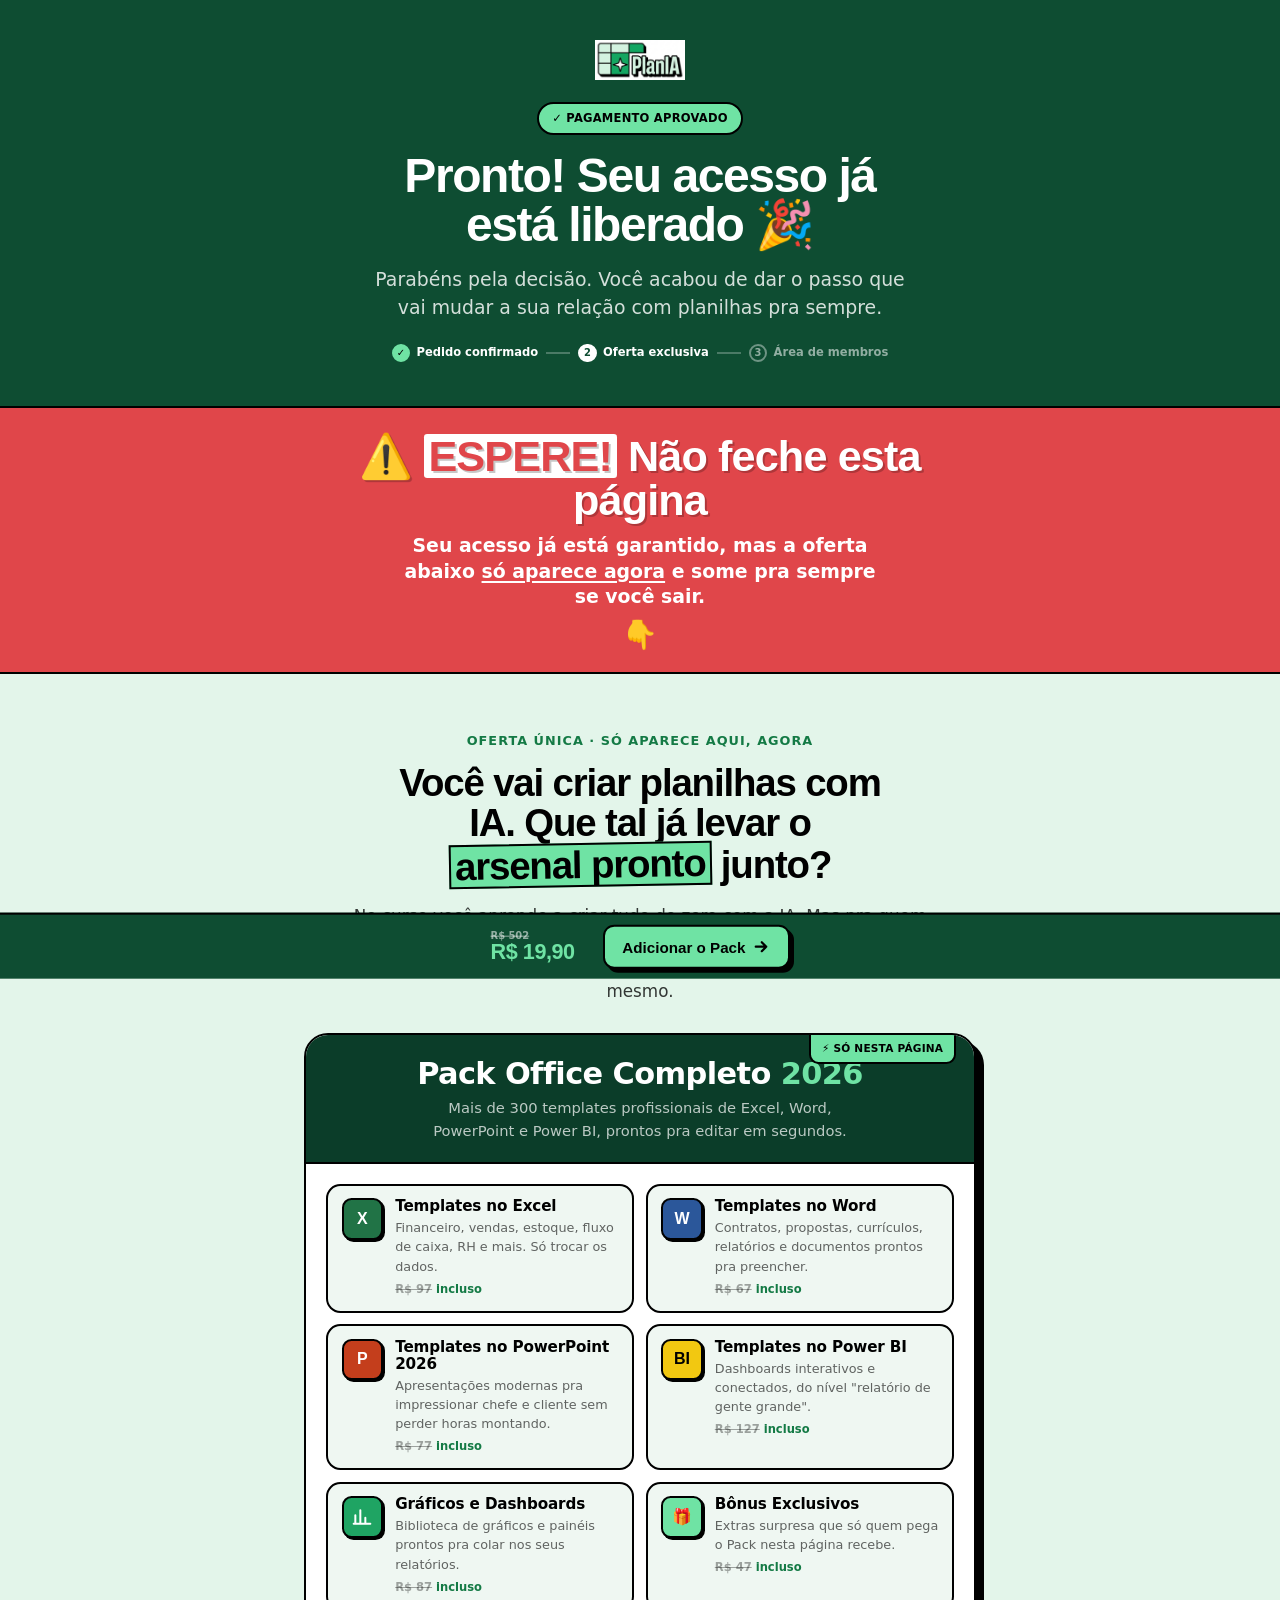
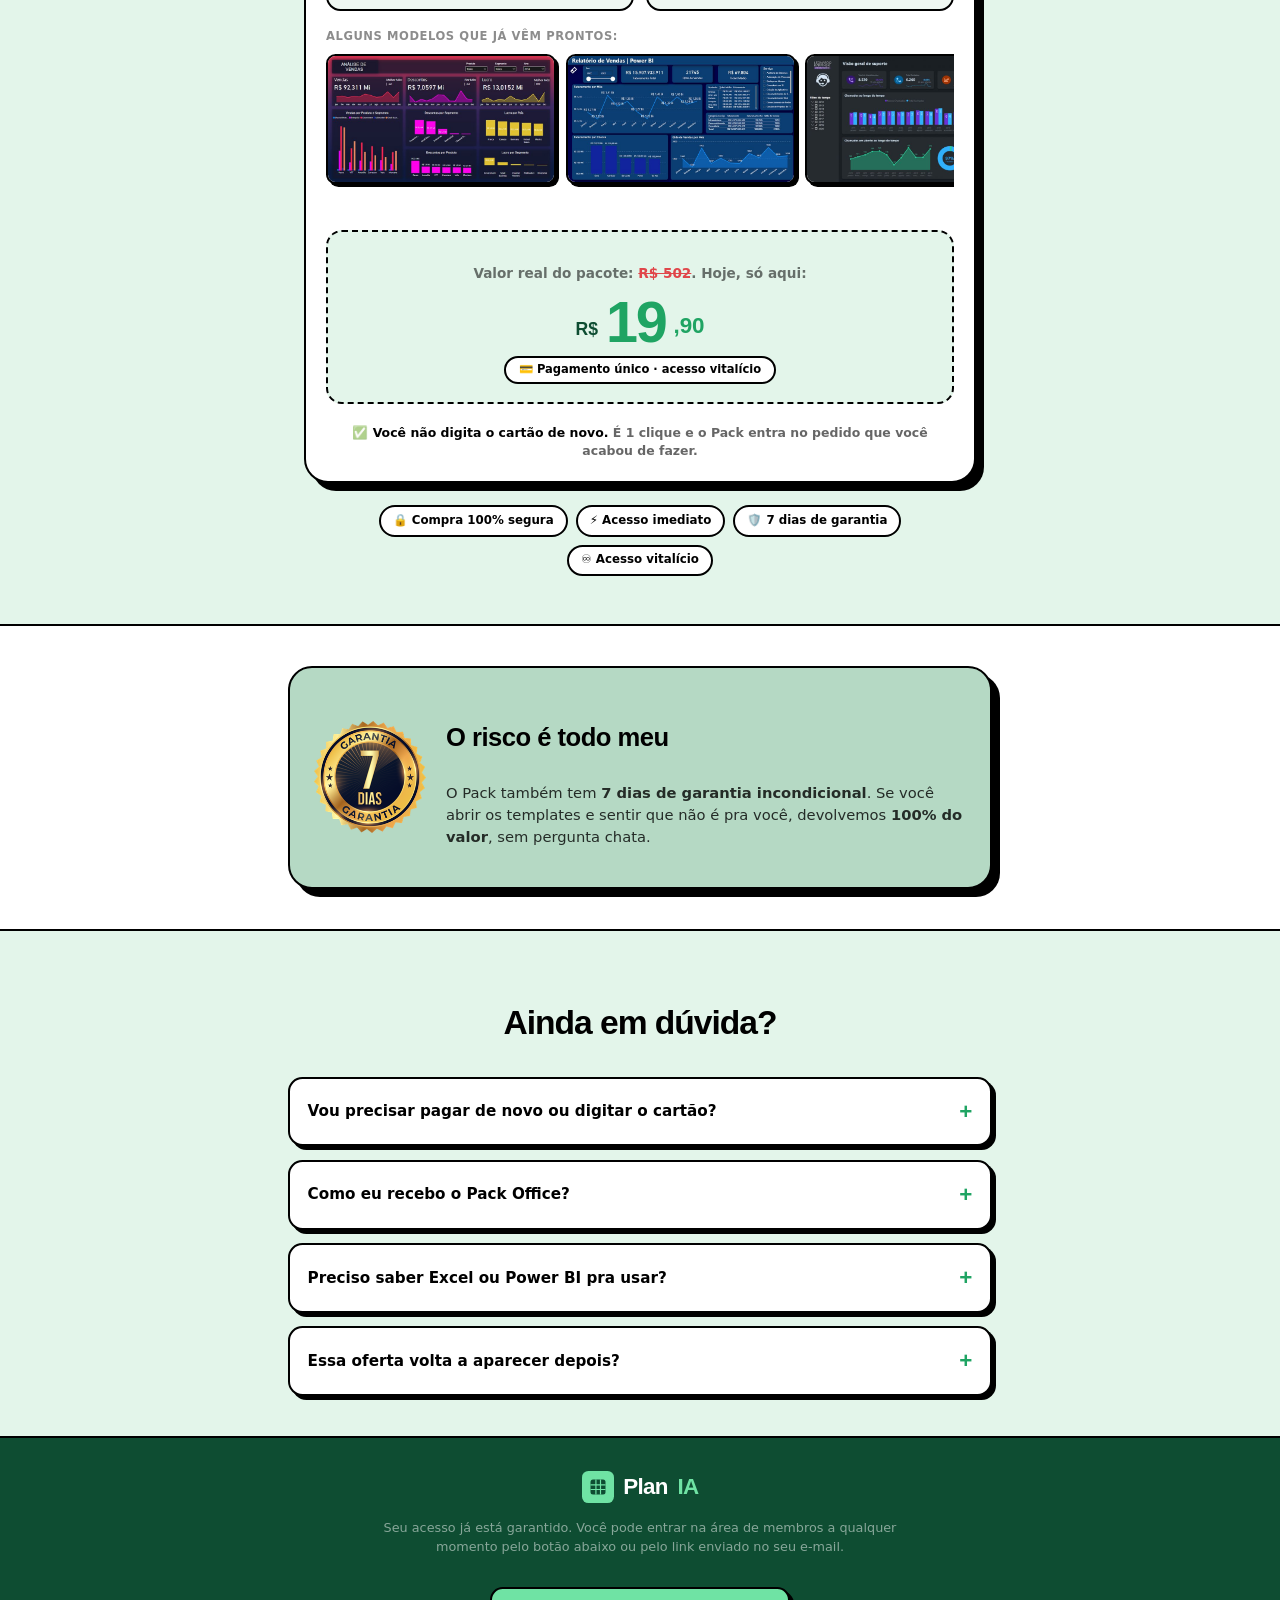
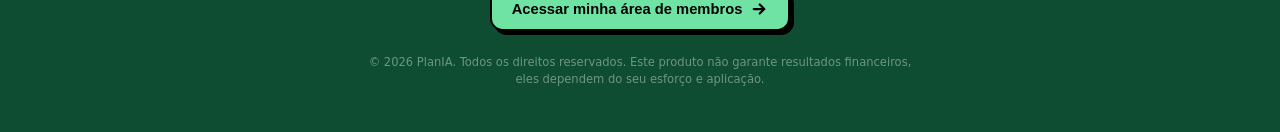
==== commit 5d62b16d: "Integra widget oficial de upsell 1-clique do wiapy - Adiciona sell.min.js no head - Substitui o CTA " ====
--- a/obrigado.html
+++ b/obrigado.html
@@ -39,6 +39,9 @@
     defer
   ></script>
 
+  <!-- Wiapy: upsell 1-clique -->
+  <script src="https://wiapy.com/sell/1.0.0/sell.min.js"></script>
+
   <link rel="stylesheet" href="fonts.css" />
 
   <style>
@@ -231,6 +234,22 @@
     .sticky button{ flex-shrink:0; display:inline-flex; align-items:center; gap:.4rem; background:var(--lime); color:#000; font-family:"Poppins",sans-serif; font-weight:800; font-size:.95rem; border:2px solid #000; border-radius:.7rem; padding:.7rem 1.1rem; box-shadow:4px 4px 0 0 #000; cursor:pointer; }
     @media(min-width:640px){ .sticky{ justify-content:center; gap:1.75rem; } }
 
+    /* ===== popup de última chance (acionado pela recusa e pelo botão voltar) ===== */
+    .lc-modal{ position:fixed; inset:0; z-index:1000; display:none; align-items:center; justify-content:center; padding:18px; background:rgba(0,0,0,.72); -webkit-backdrop-filter:blur(4px); backdrop-filter:blur(4px); overflow-y:auto; }
+    .lc-modal.open{ display:flex; }
+    .lc-card{ position:relative; width:100%; max-width:420px; margin:auto; background:var(--deep); color:#fff; border:2px solid #000; border-radius:1.25rem; padding:28px 22px 22px; box-shadow:8px 8px 0 0 #000; text-align:center; animation:lcPop .25s ease; }
+    @keyframes lcPop{ from{transform:translateY(16px) scale(.97); opacity:0} to{transform:none; opacity:1} }
+    .lc-close{ position:absolute; top:12px; right:12px; width:34px; height:34px; border:2px solid #000; border-radius:9999px; background:#fff; color:#000; font-size:19px; line-height:1; font-weight:800; cursor:pointer; }
+    .lc-close:hover{ background:var(--lime); }
+    .lc-tag{ display:inline-block; background:var(--lime); color:#000; font-weight:800; font-size:.68rem; letter-spacing:.06em; text-transform:uppercase; padding:.32rem .85rem; border:2px solid #000; border-radius:9999px; box-shadow:2px 2px 0 0 #000; }
+    .lc-title{ font-family:"Poppins",sans-serif; font-weight:800; letter-spacing:-.02em; line-height:1.05; font-size:clamp(1.35rem,5.5vw,1.85rem); margin:.85rem 0 0; }
+    .lc-title em{ font-style:normal; color:var(--lime); }
+    .lc-text{ margin:.7rem auto 0; max-width:23rem; font-size:.95rem; font-weight:500; line-height:1.4; color:rgba(255,255,255,.82); }
+    .lc-text strong{ color:#fff; font-weight:800; }
+    .lc-accept{ display:flex; align-items:center; justify-content:center; gap:.5rem; width:100%; margin-top:1.15rem; background:var(--lime); color:#000; border:2px solid #000; border-radius:.9rem; box-shadow:4px 4px 0 0 #000; cursor:pointer; font-family:"Poppins",sans-serif; font-weight:800; font-size:clamp(1rem,4vw,1.15rem); padding:.95rem 1rem; line-height:1.12; }
+    .lc-decline{ display:block; width:100%; margin-top:.85rem; background:none; border:none; cursor:pointer; font-family:inherit; font-size:.82rem; font-weight:700; color:rgba(255,255,255,.5); text-decoration:underline; text-underline-offset:3px; }
+    .lc-decline:hover{ color:rgba(255,255,255,.85); }
+
     .arrow{ width:1.1em; height:1.1em; }
     @media (prefers-reduced-motion: reduce){ html{ scroll-behavior:auto; } .btn-press,.cta-pulse,.sticky,.wait-band .arrow-down{ transition:none; animation:none; } }
   </style>
@@ -367,15 +386,25 @@
           <span class="once">💳 Pagamento único · acesso vitalício</span>
         </div>
 
-        <button class="cta-accept cta-pulse btn-press" type="button" onclick="aceitarUpsell()">
-          SIM! Quero adicionar o Pack ao meu pedido
-          <svg viewBox="0 0 24 24" class="arrow" fill="none" stroke="currentColor" stroke-width="3" stroke-linecap="round" stroke-linejoin="round"><path d="M5 12h14M13 6l6 6-6 6"/></svg>
-        </button>
-        <p class="cta-note">✅ <strong>Você não digita o cartão de novo.</strong> É 1 clique e o Pack entra no pedido que você acabou de fazer.</p>
-
-        <div class="decline">
-          <button type="button" onclick="recusarUpsell()">Não, obrigado. Não quero o Pack completo agora.</button>
-        </div>
+        <p class="cta-note" style="margin-top:0;margin-bottom:.9rem">✅ <strong>Você não digita o cartão de novo.</strong> É 1 clique e o Pack entra no pedido que você acabou de fazer.</p>
+
+        <!-- Botão oficial de upsell 1-clique (wiapy): aceite + recusa -->
+        <div id="wiapy_upsell" style="margin:0 1.25rem 1.25rem"></div>
+        <script>
+          initWiapyUpsell({
+              linkUrl: "https://pay.wiapy.com/checkout/6a425d34de883dd348db4736",
+              linkText: "SIM, EU ACEITO ESSA OFERTA",
+              styles: {
+                  backgroundColor: "#00d769",
+                  hoverBackgroundColor: "#00b85a",
+                  fontSize: "17px",
+                  borderRadius: "10px"
+              },
+              refusalLinkUrl: "https://wiapy.com/login",
+              refusalLinkText: "Recusar está oferta",
+              refusalLinkColor: "#000000"
+          });
+        </script>
       </div>
 
       <div class="trust">
@@ -457,13 +486,28 @@
     </button>
   </div>
 
+  <!-- ===== POPUP ÚLTIMA CHANCE (aberto pelo botão voltar do navegador) ===== -->
+  <div id="lc-modal" class="lc-modal" role="dialog" aria-modal="true" aria-labelledby="lc-title">
+    <div class="lc-card">
+      <button class="lc-close" type="button" aria-label="Fechar" onclick="fecharPopup()">×</button>
+      <span class="lc-tag">⚠️ Espere! Última chance</span>
+      <h3 class="lc-title" id="lc-title">Quer mesmo sair <em>sem o Pack</em>?</h3>
+      <p class="lc-text">Você não digita o cartão de novo: é <strong>1 clique</strong> e o Pack Office Completo 2026 entra no seu pedido com um <strong>desconto especial</strong> que só existe agora.</p>
+      <button class="lc-accept cta-pulse btn-press" type="button" onclick="aproveitarDesconto()">
+        QUERO APROVEITAR O DESCONTO
+        <svg viewBox="0 0 24 24" width="20" height="20" fill="none" stroke="currentColor" stroke-width="3" stroke-linecap="round" stroke-linejoin="round"><path d="M5 12h14M13 6l6 6-6 6"/></svg>
+      </button>
+      <button class="lc-decline" type="button" onclick="sairSemPack()">Não, quero sair mesmo assim</button>
+    </div>
+  </div>
+
   <script>
     /* =========================================================
        >>> CONFIGURAÇÃO — TROQUE OS 2 LINKS ABAIXO <<<
        --------------------------------------------------------- */
-    // 1) Link de pagamento (1 clique) do Pack — botão "SIM, quero adicionar":
-    var CHECKOUT_UPSELL  = 'https://pay.wiapy.com/6a42578171f7fb05254731b6';
-    // 2) Link do botão "Não, obrigado" (recusa do Pack):
+    // 1) Link de pagamento (1 clique) do Pack — usado na barra fixa (mesmo do widget wiapy):
+    var CHECKOUT_UPSELL  = 'https://pay.wiapy.com/checkout/6a425d34de883dd348db4736';
+    // 2) Link do popup de saída / downsell com desconto (botão voltar):
     var URL_RECUSA       = 'https://pay.wiapy.com/ZP3bNaZY1k';
     // 3) Link da sua área de membros — botão do rodapé:
     var URL_AREA_MEMBROS = 'https://areademembros-plania.vercel.app';
@@ -480,12 +524,36 @@
       if (window.fbq) fbq('track', 'AddToCart', { value: 19.90, currency: 'BRL' });
       window.location.href = withUtms(CHECKOUT_UPSELL);
     }
-    function recusarUpsell(){
-      window.location.href = withUtms(URL_RECUSA);
-    }
     function irAreaMembros(){
       window.location.href = withUtms(URL_AREA_MEMBROS);
     }
+
+    /* ---- popup de última chance ---- */
+    function abrirPopup(){
+      var m = document.getElementById('lc-modal');
+      if(!m){ window.location.href = withUtms(URL_RECUSA); return; } // fallback
+      m.classList.add('open');
+      document.body.style.overflow = 'hidden';
+    }
+    function fecharPopup(){
+      var m = document.getElementById('lc-modal');
+      if(m){ m.classList.remove('open'); document.body.style.overflow = ''; }
+    }
+    // CTA do popup: vai pro downsell com desconto
+    function aproveitarDesconto(){
+      if (window.fbq) fbq('trackCustom', 'AceitouDownsell');
+      window.location.href = withUtms(URL_RECUSA);
+    }
+    // "Sair mesmo assim": vai pra área de membros
+    function sairSemPack(){ irAreaMembros(); }
+
+    // fecha o popup ao clicar fora do card ou apertar Esc
+    (function(){
+      var m = document.getElementById('lc-modal');
+      if(!m) return;
+      m.addEventListener('click', function(e){ if(e.target === m) fecharPopup(); });
+      document.addEventListener('keydown', function(e){ if(e.key === 'Escape') fecharPopup(); });
+    })();
 
     // barra fixa: aparece depois que o usuário rola além do hero
     (function(){
@@ -499,13 +567,14 @@
       if(footer) new IntersectionObserver(function(e){ inFooter = e[0].isIntersecting; update(); }, {threshold:0.05}).observe(footer);
     })();
 
-    // BACK REDIRECT: se a pessoa apertar "voltar"/tentar sair, leva pro
-    // downsell com desconto (mesmo link do "Não, obrigado").
+    // BACK REDIRECT: ao apertar "voltar"/tentar sair, em vez de perder o lead,
+    // mostramos o MESMO popup de última chance e o seguramos na página.
     (function(){
       try {
         history.pushState(null, '', location.href);
         window.addEventListener('popstate', function(){
-          window.location.href = withUtms(URL_RECUSA);
+          history.pushState(null, '', location.href); // re-arma p/ continuar segurando
+          abrirPopup();
         });
       } catch(e){}
     })();
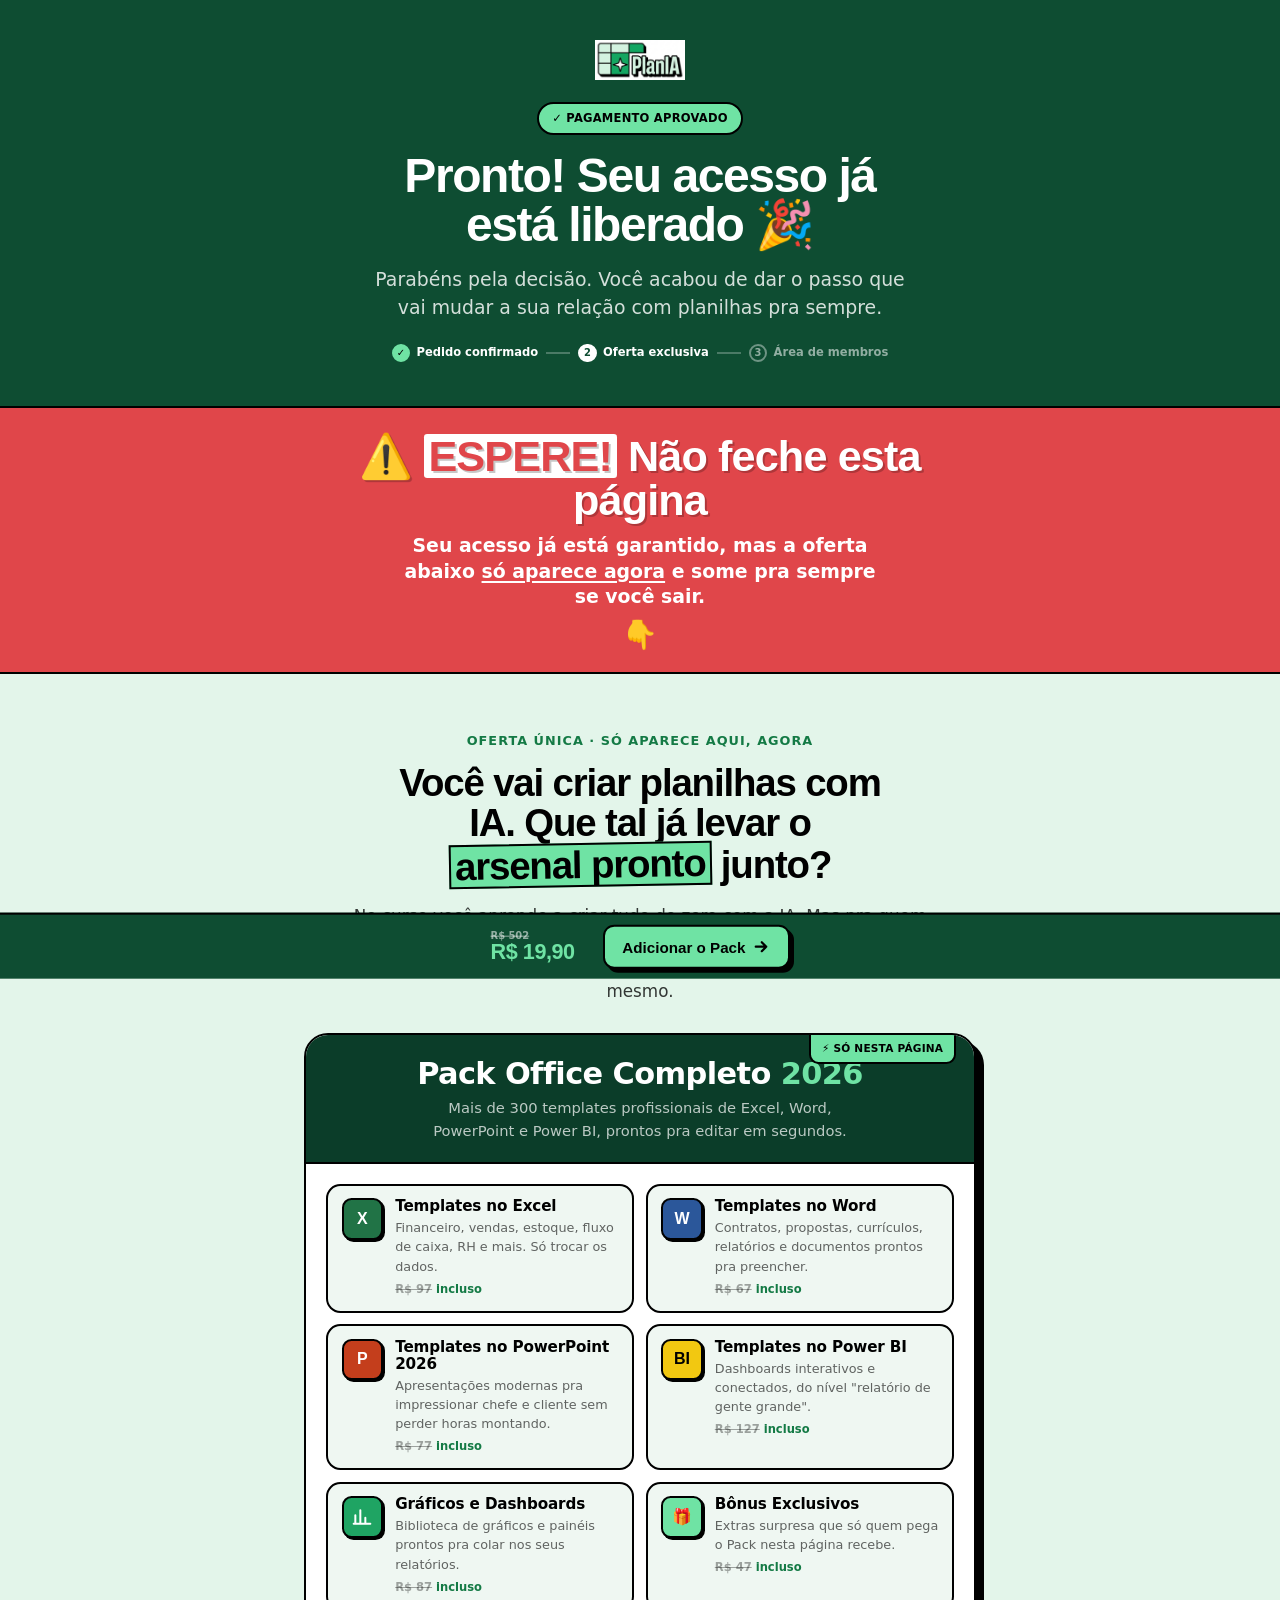
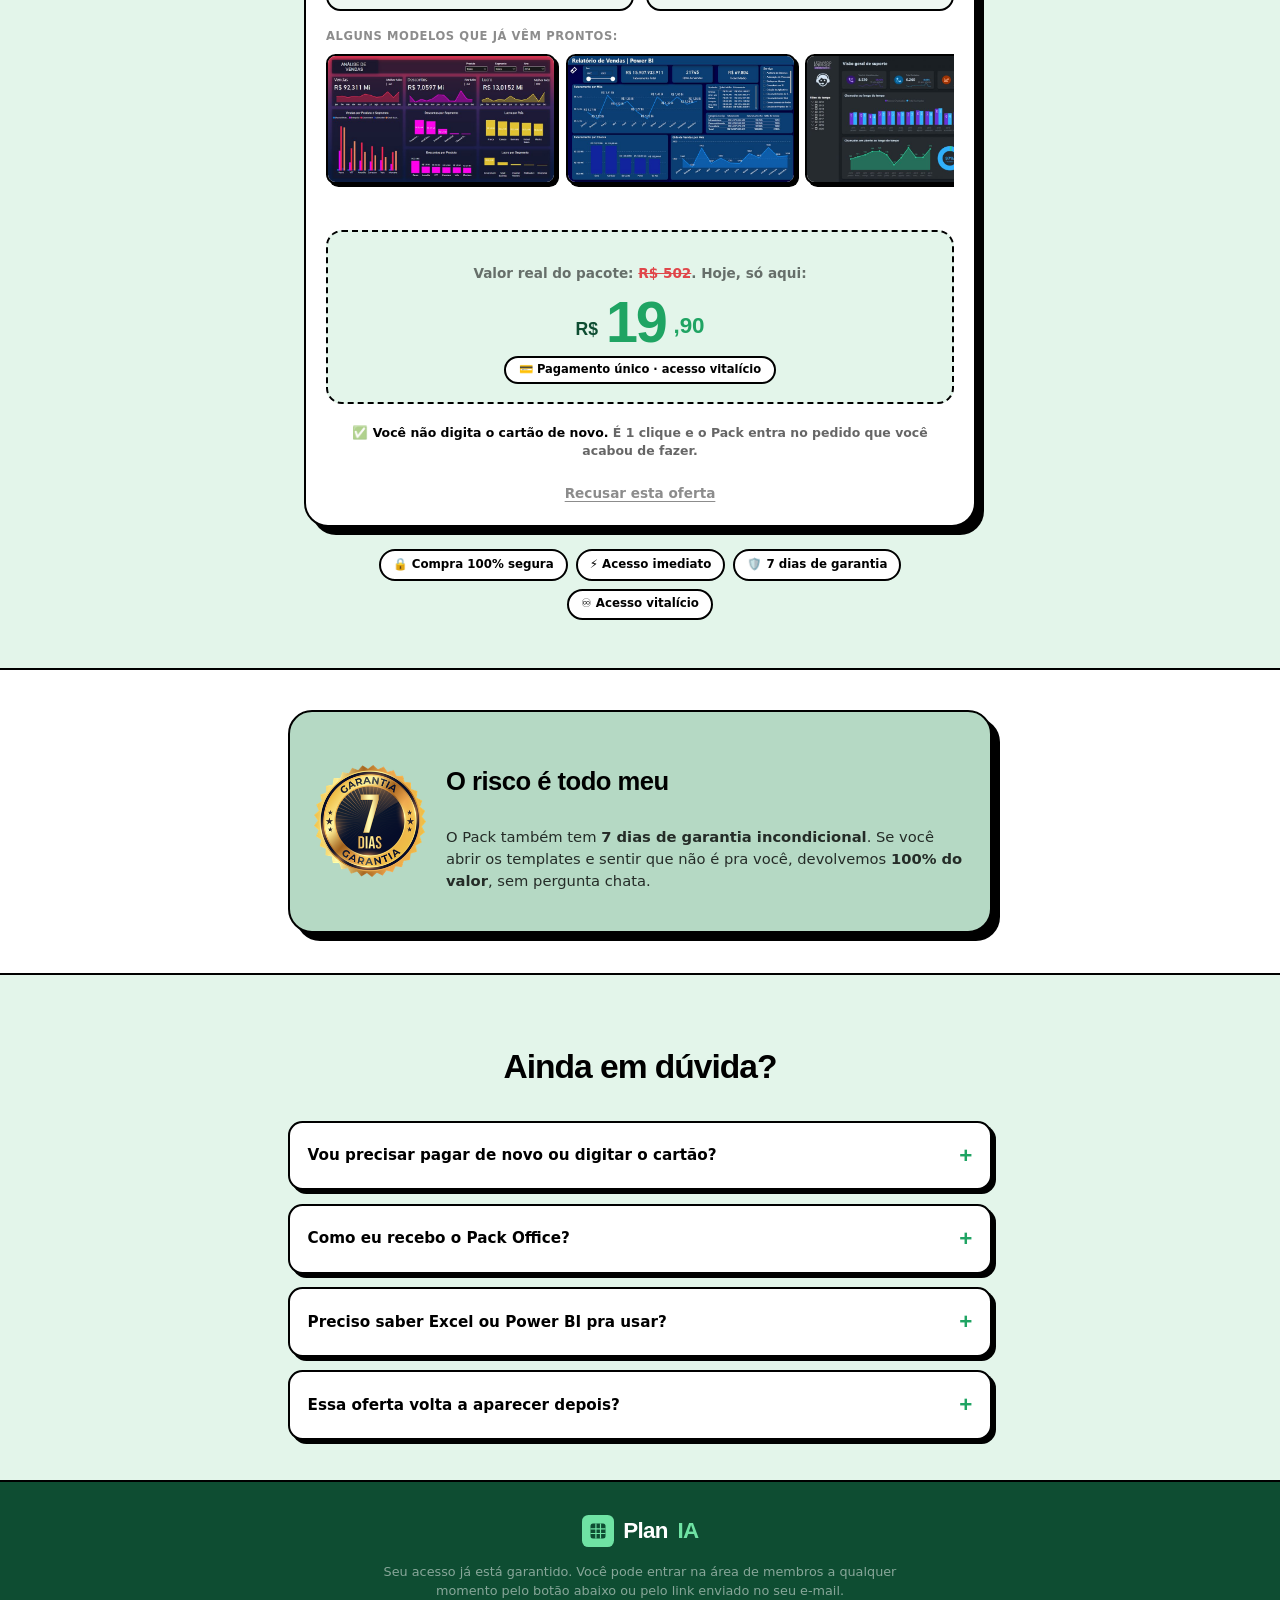
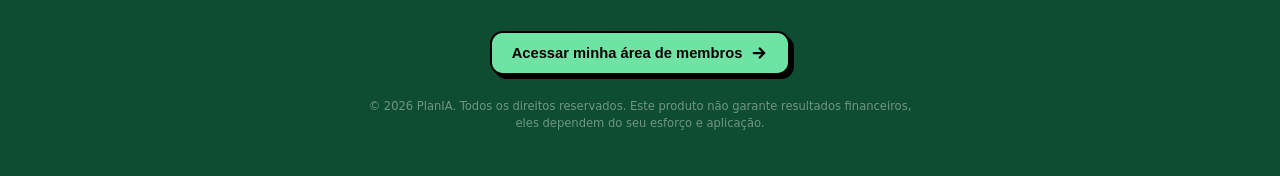
==== commit 9bb829c9: "Recusa do upsell abre o popup do downsell (sem redirecionar na hora) - Remove o link de recusa do wi" ====
--- a/obrigado.html
+++ b/obrigado.html
@@ -193,6 +193,23 @@
     .decline button{ background:none; border:none; cursor:pointer; font-family:inherit; font-size:.85rem; font-weight:700; color:rgba(0,0,0,.45); text-decoration:underline; text-underline-offset:3px; }
     .decline button:hover{ color:rgba(0,0,0,.75); }
 
+    /* deixa o botão gerado pelo widget wiapy com o visual neo-brutal de antes */
+    #wiapy_upsell{ text-align:center; }
+    .wiapy-accept-styled{
+      display:flex !important; align-items:center; justify-content:center; gap:.5rem;
+      width:100% !important; box-sizing:border-box;
+      font-family:"Poppins",sans-serif !important; font-weight:800 !important;
+      color:#fff !important; border:2px solid #000 !important; border-radius:1rem !important;
+      box-shadow:6px 6px 0 0 #000 !important; padding:1.05rem 1rem !important;
+      text-decoration:none !important; line-height:1.12 !important;
+      animation:cta-pulse 2.2s ease-in-out infinite;
+      transition:transform .2s cubic-bezier(.175,.885,.32,1.275), box-shadow .2s !important;
+    }
+    .wiapy-accept-styled::after{ content:"→"; font-family:"Poppins",sans-serif; font-weight:800; }
+    .wiapy-accept-styled:hover{ animation:none; transform:translate(4px,4px) !important; box-shadow:0 0 0 0 #000 !important; }
+    /* link de recusa do widget: centralizado e discreto */
+    .wiapy-refusal-styled{ display:inline-block !important; margin-top:.9rem !important; font-family:"Inter",sans-serif !important; font-size:.82rem !important; font-weight:700 !important; }
+
     /* selos de confiança */
     .trust{ display:flex; flex-wrap:wrap; align-items:center; justify-content:center; gap:.5rem; margin:1.4rem auto 0; max-width:42rem; }
     .trust span{ display:inline-flex; align-items:center; gap:.35rem; background:#fff; border:2px solid #000; border-radius:9999px; padding:.3rem .75rem; font-size:.74rem; font-weight:800; }
@@ -388,23 +405,25 @@
 
         <p class="cta-note" style="margin-top:0;margin-bottom:.9rem">✅ <strong>Você não digita o cartão de novo.</strong> É 1 clique e o Pack entra no pedido que você acabou de fazer.</p>
 
-        <!-- Botão oficial de upsell 1-clique (wiapy): aceite + recusa -->
+        <!-- Botão oficial de upsell 1-clique (wiapy): só o aceite -->
         <div id="wiapy_upsell" style="margin:0 1.25rem 1.25rem"></div>
         <script>
           initWiapyUpsell({
               linkUrl: "https://pay.wiapy.com/checkout/6a425d34de883dd348db4736",
               linkText: "SIM, EU ACEITO ESSA OFERTA",
               styles: {
-                  backgroundColor: "#00d769",
-                  hoverBackgroundColor: "#00b85a",
-                  fontSize: "17px",
-                  borderRadius: "10px"
-              },
-              refusalLinkUrl: "https://wiapy.com/login",
-              refusalLinkText: "Recusar está oferta",
-              refusalLinkColor: "#000000"
+                  backgroundColor: "#1FA463",
+                  hoverBackgroundColor: "#147A45",
+                  fontSize: "18px",
+                  borderRadius: "16px"
+              }
           });
         </script>
+
+        <!-- recusa própria: abre o popup do downsell (não redireciona na hora) -->
+        <div class="decline">
+          <button type="button" onclick="abrirPopup()">Recusar esta oferta</button>
+        </div>
       </div>
 
       <div class="trust">
@@ -507,8 +526,8 @@
        --------------------------------------------------------- */
     // 1) Link de pagamento (1 clique) do Pack — usado na barra fixa (mesmo do widget wiapy):
     var CHECKOUT_UPSELL  = 'https://pay.wiapy.com/checkout/6a425d34de883dd348db4736';
-    // 2) Link do popup de saída / downsell com desconto (botão voltar):
-    var URL_RECUSA       = 'https://pay.wiapy.com/ZP3bNaZY1k';
+    // 2) Link 1-clique do DOWNSELL — botão do popup (saída / recusa / voltar):
+    var URL_RECUSA       = 'https://pay.wiapy.com/checkout/6a425e08e296d133479b9574';
     // 3) Link da sua área de membros — botão do rodapé:
     var URL_AREA_MEMBROS = 'https://areademembros-plania.vercel.app';
     /* ========================================================= */
@@ -553,6 +572,29 @@
       if(!m) return;
       m.addEventListener('click', function(e){ if(e.target === m) fecharPopup(); });
       document.addEventListener('keydown', function(e){ if(e.key === 'Escape') fecharPopup(); });
+    })();
+
+    // aplica o visual neo-brutal ao botão que o widget wiapy gera
+    (function(){
+      var box = document.getElementById('wiapy_upsell');
+      if(!box) return;
+      function estilizar(){
+        var els = box.querySelectorAll('a, button');
+        if(!els.length) return false;
+        var achou = false;
+        els.forEach(function(el){
+          var t = (el.textContent || '').toUpperCase();
+          if(t.indexOf('ACEITO') > -1 || t.indexOf('SIM') > -1){
+            el.classList.add('wiapy-accept-styled'); achou = true;
+          }
+        });
+        return achou;
+      }
+      if(!estilizar() && 'MutationObserver' in window){
+        var obs = new MutationObserver(function(){ if(estilizar()) obs.disconnect(); });
+        obs.observe(box, { childList:true, subtree:true });
+        setTimeout(function(){ obs.disconnect(); }, 6000);
+      }
     })();
 
     // barra fixa: aparece depois que o usuário rola além do hero
